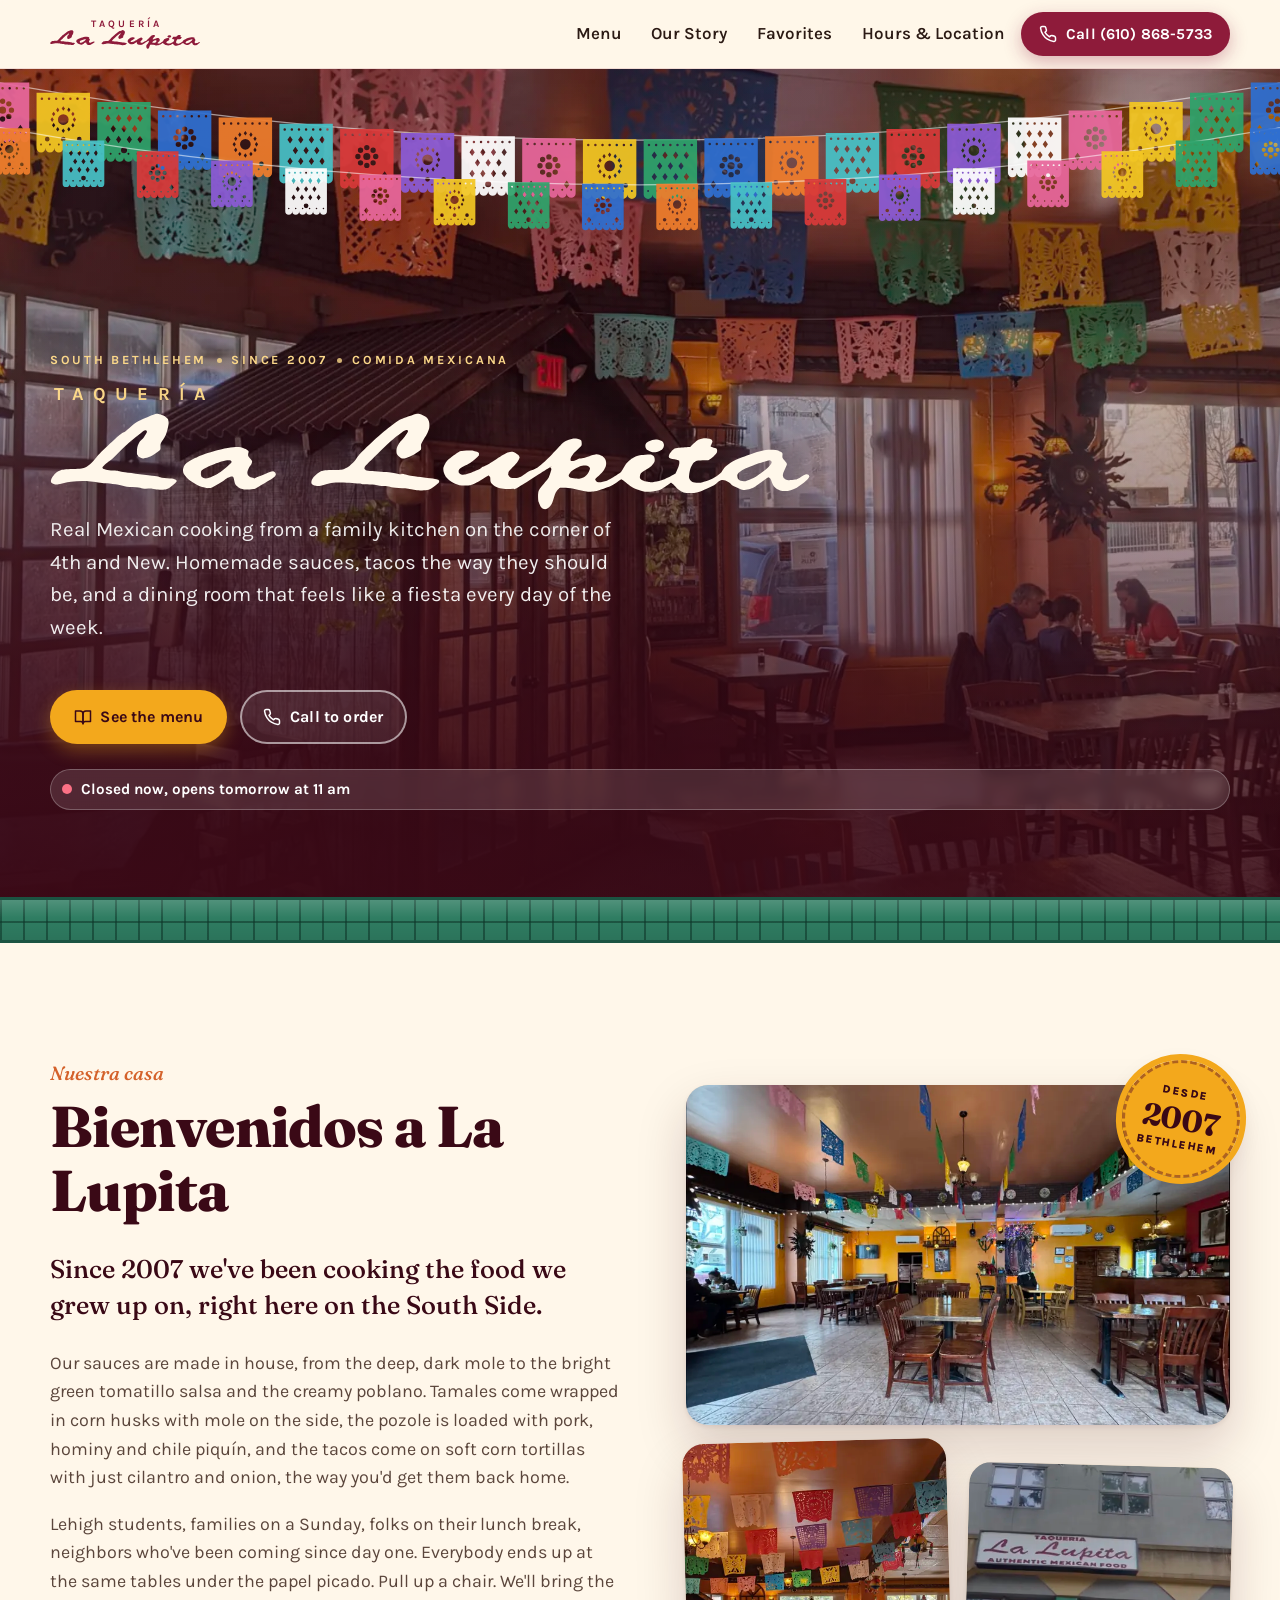
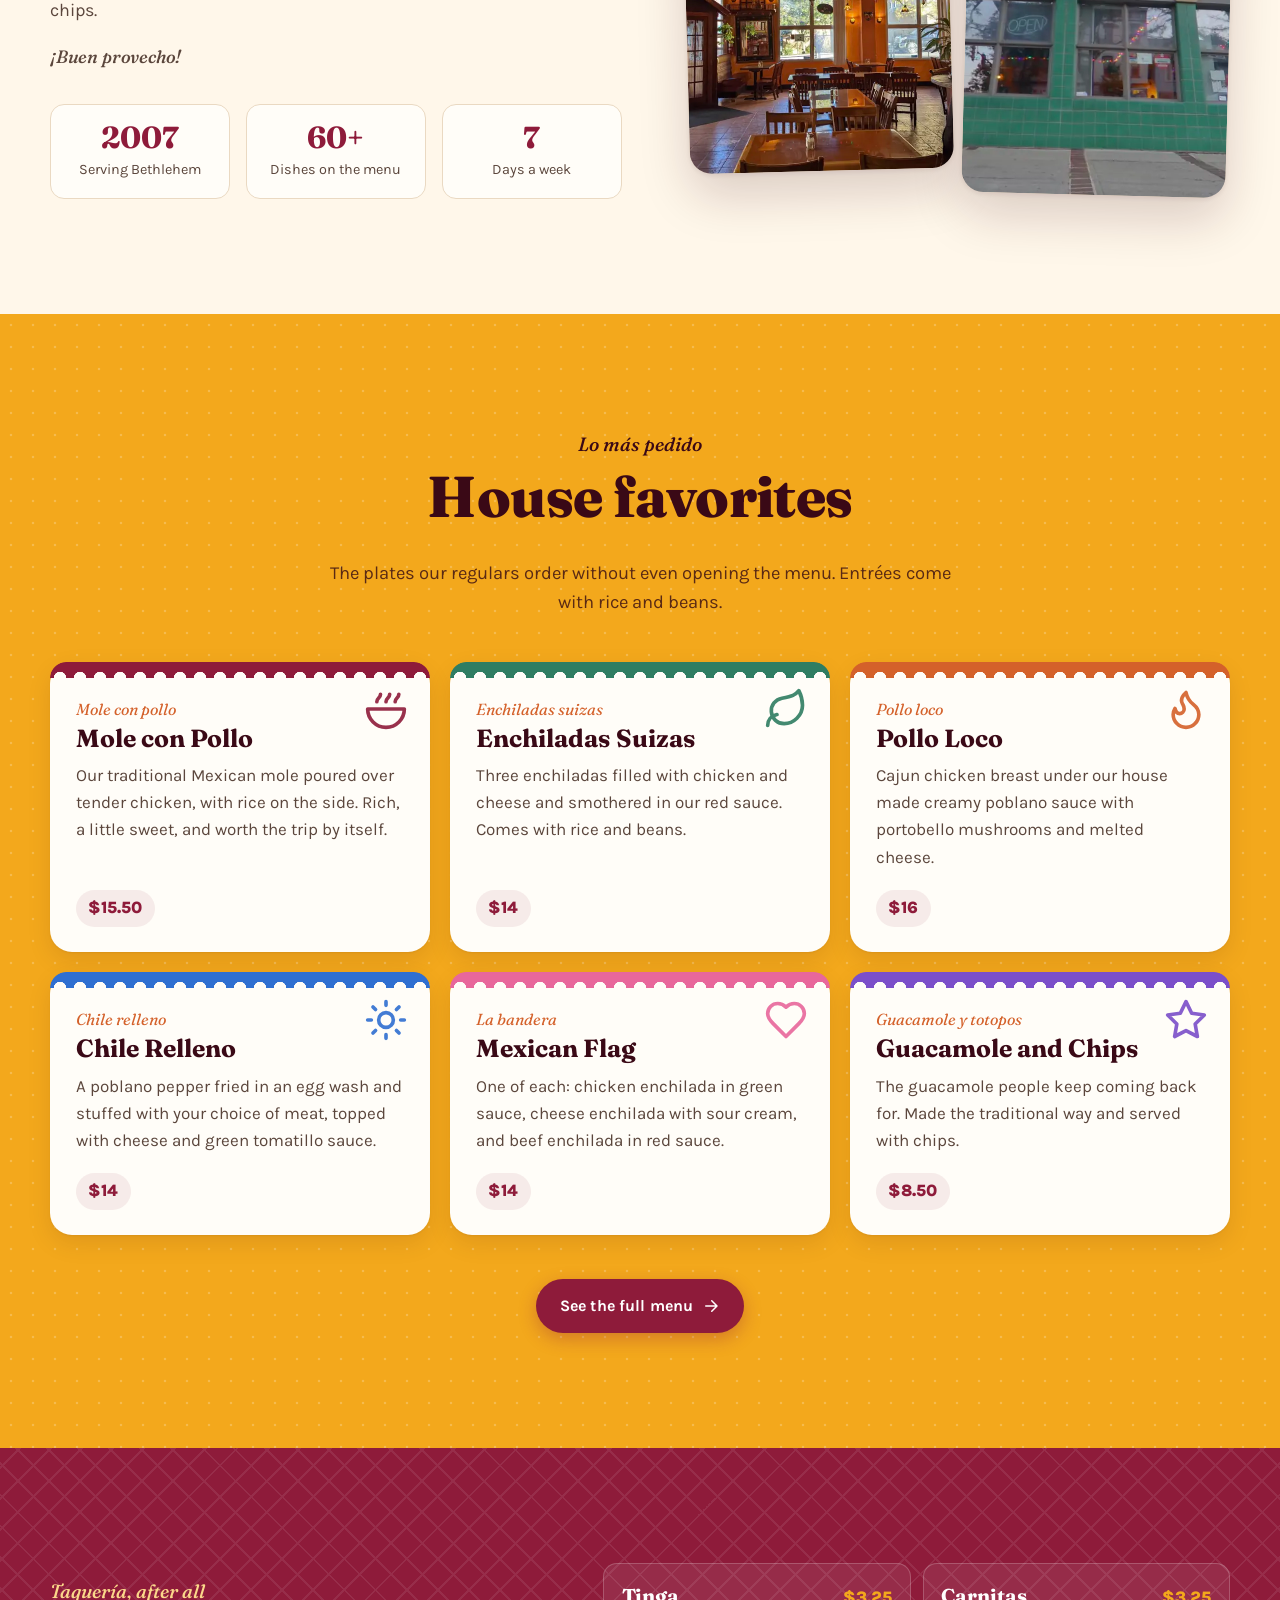
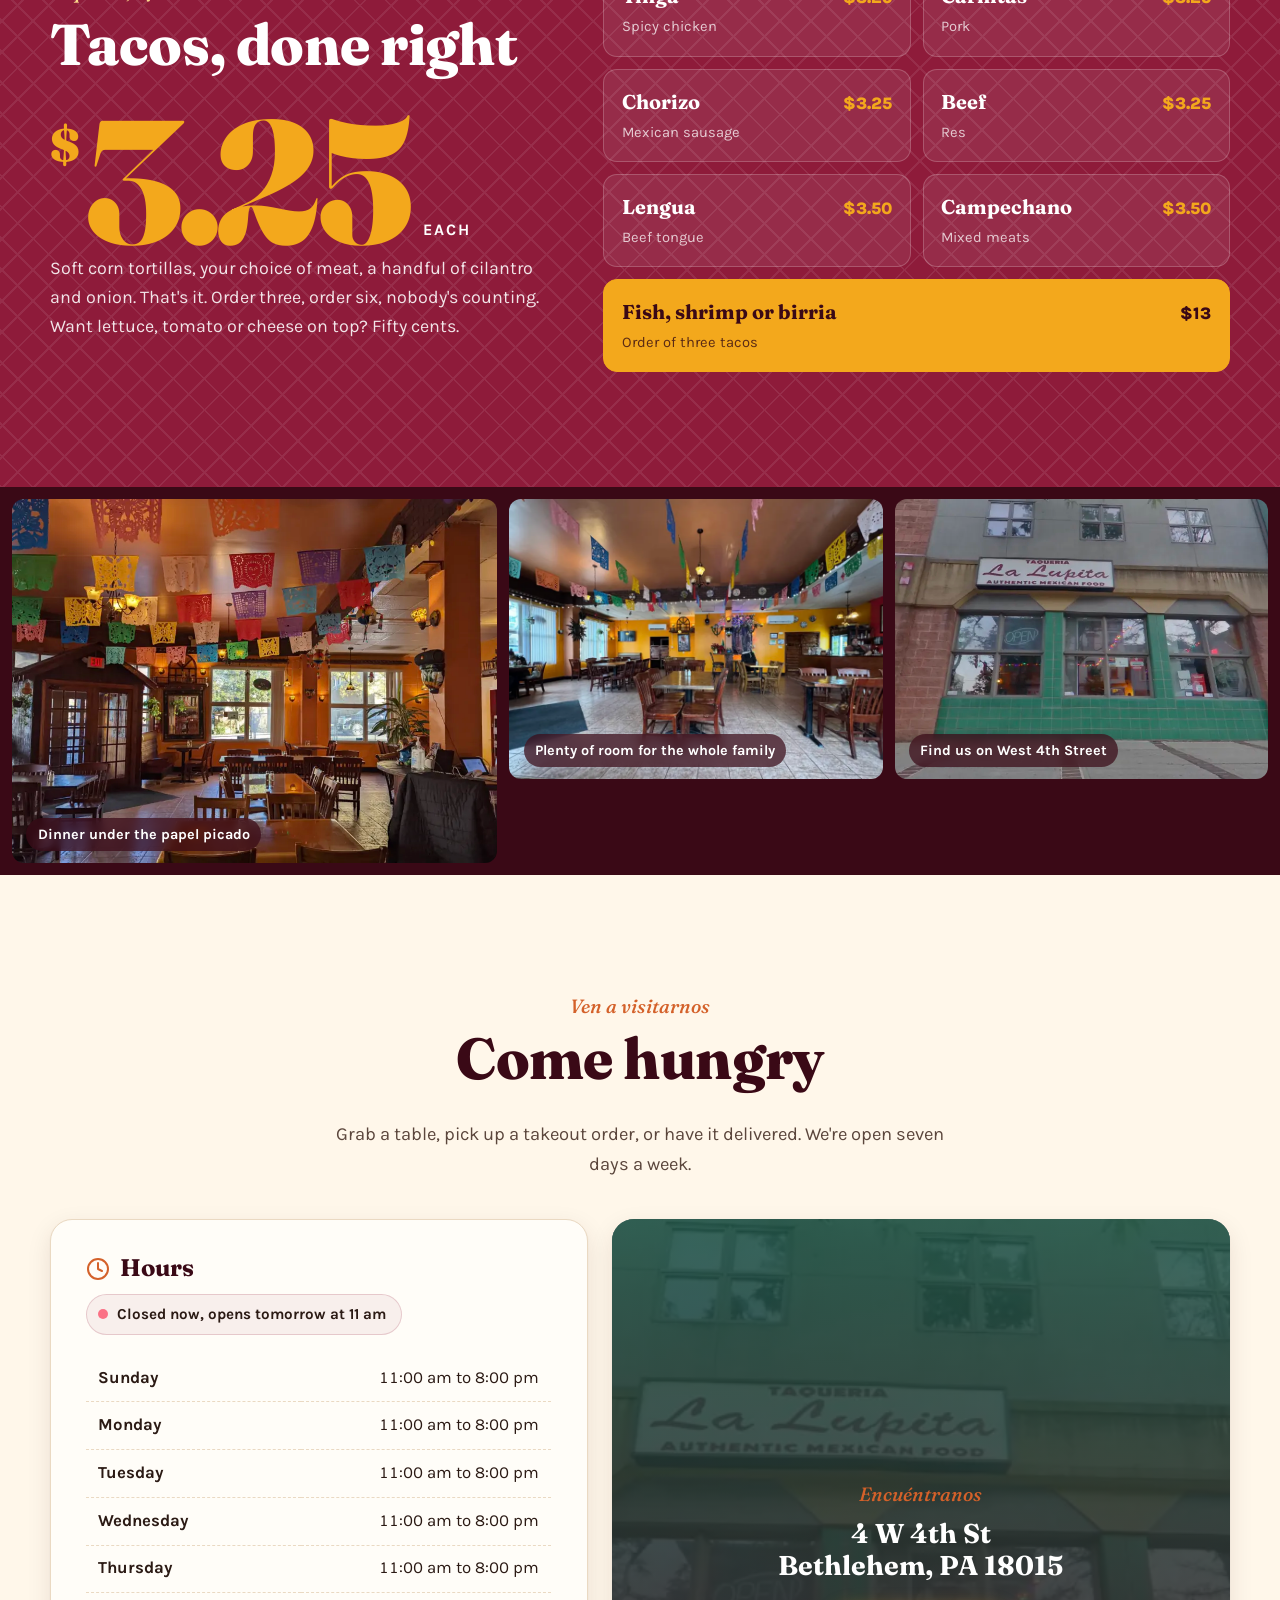
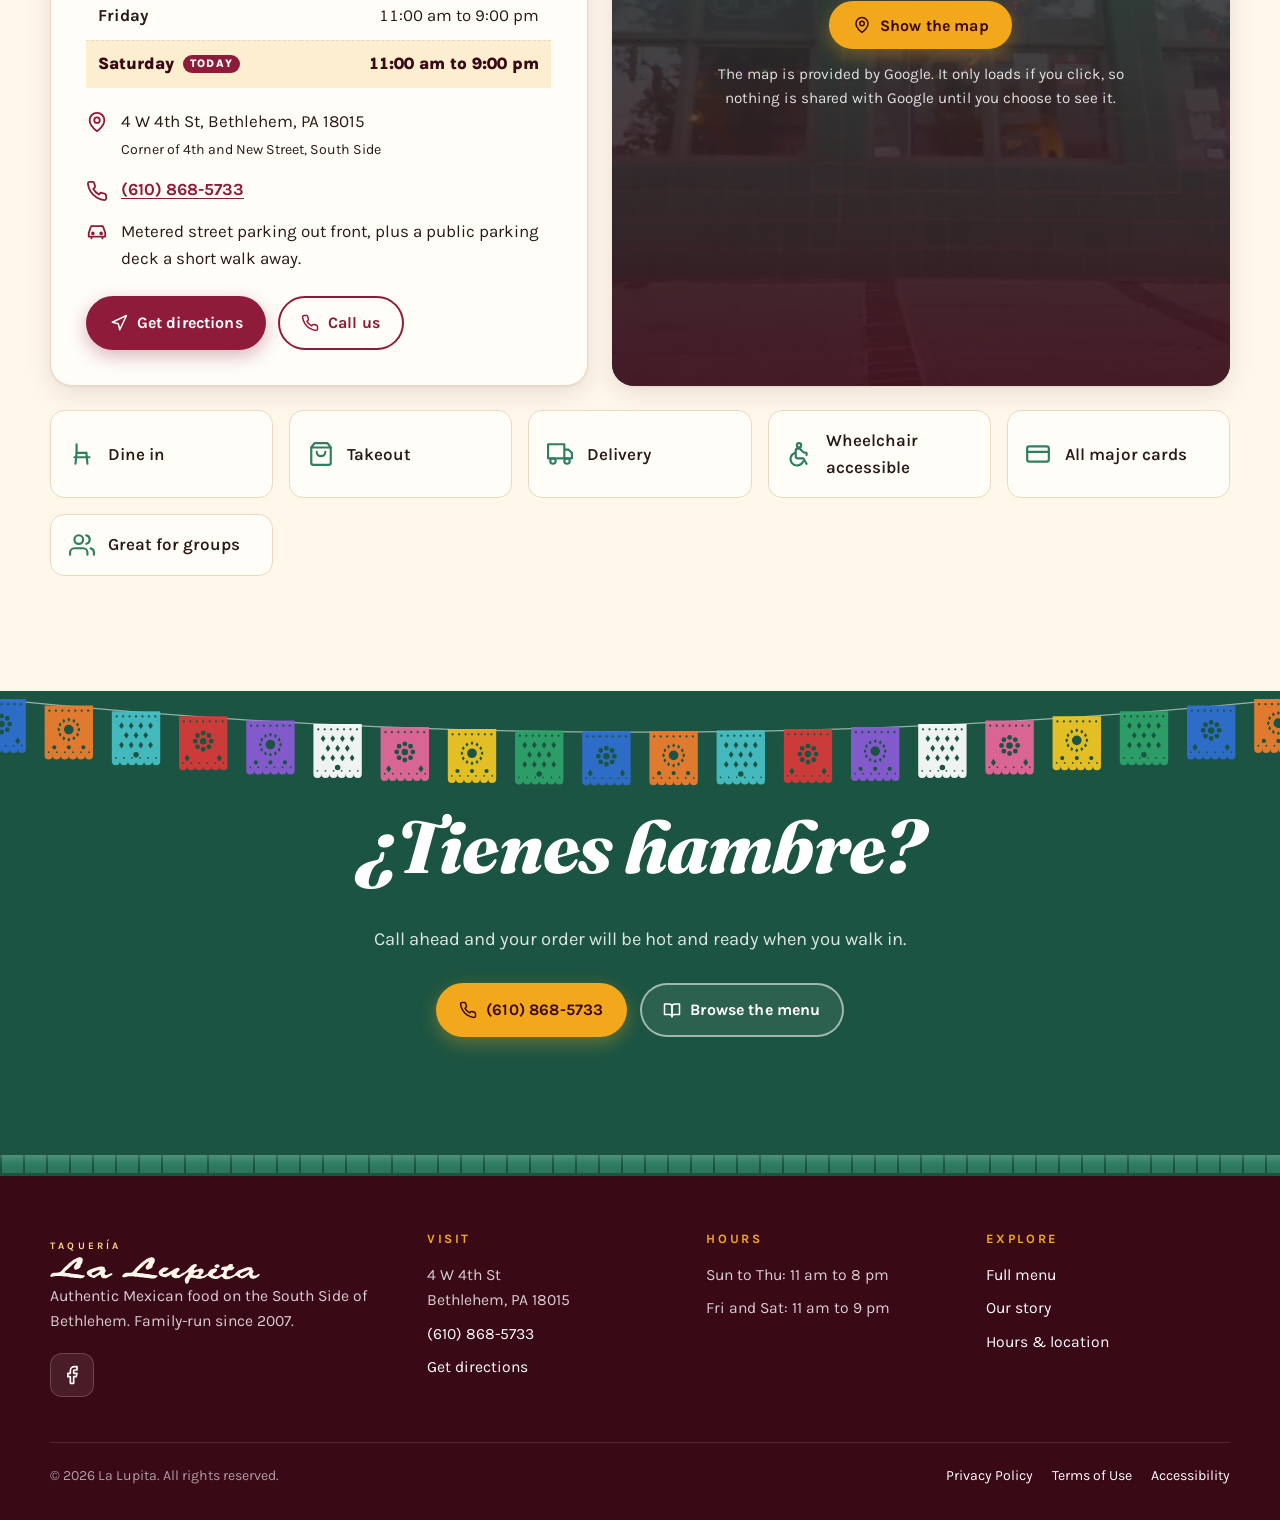
==== index.html @ cf0ad979 "La Lupita website: home, full menu, legal pages, security headers" ====
<!doctype html>
<html lang="en">
<head>
<meta charset="utf-8">
<meta name="viewport" content="width=device-width, initial-scale=1, viewport-fit=cover">
<title>La Lupita | Authentic Mexican Food in Bethlehem, PA</title>
<meta name="description" content="Family-run taquería on the South Side of Bethlehem since 2007. Tacos, mole, enchiladas, fajitas and homemade sauces at 4 W 4th St. Dine in, take out or delivery.">
<link rel="canonical" href="https://la-lupita.vercel.app/">
<meta name="theme-color" content="#8e1b3a">
<meta name="color-scheme" content="light">
<meta name="format-detection" content="telephone=no">
<meta property="og:type" content="restaurant">
<meta property="og:site_name" content="La Lupita">
<meta property="og:title" content="La Lupita | Authentic Mexican Food in Bethlehem, PA">
<meta property="og:description" content="Family-run taquería on the South Side of Bethlehem since 2007. Tacos, mole, enchiladas, fajitas and homemade sauces at 4 W 4th St. Dine in, take out or delivery.">
<meta property="og:url" content="https://la-lupita.vercel.app/">
<meta property="og:image" content="https://la-lupita.vercel.app/assets/img/og.jpg">
<meta property="og:image:width" content="1200">
<meta property="og:image:height" content="630">
<meta name="twitter:card" content="summary_large_image">
<link rel="icon" href="/favicon.svg" type="image/svg+xml">
<link rel="icon" href="/favicon-32.png" sizes="32x32" type="image/png">
<link rel="apple-touch-icon" href="/apple-touch-icon.png">
<link rel="manifest" href="/site.webmanifest">
<link rel="preconnect" href="https://fonts.googleapis.com">
<link rel="preconnect" href="https://fonts.gstatic.com" crossorigin>
<link rel="stylesheet" href="https://fonts.googleapis.com/css2?family=Fraunces:ital,opsz,wght@0,9..144,500;0,9..144,700;0,9..144,800;0,9..144,900;1,9..144,500;1,9..144,800&family=Karla:wght@400;500;600;700;800&display=swap">
<link rel="stylesheet" href="/assets/css/styles.css">
<script src="/assets/js/main.js" defer></script>
<script type="application/ld+json">{"@context": "https://schema.org", "@type": "Restaurant", "name": "La Lupita", "alternateName": "Taqueria La Lupita", "description": "Family-run Mexican restaurant in South Bethlehem serving authentic Mexican food with homemade sauces since 2007.", "url": "https://la-lupita.vercel.app/", "telephone": "+1-610-868-5733", "image": "https://la-lupita.vercel.app/assets/img/og.jpg", "servesCuisine": ["Mexican"], "priceRange": "$", "acceptsReservations": false, "hasMenu": "https://la-lupita.vercel.app/menu", "paymentAccepted": "Cash, Visa, Mastercard, American Express, Discover", "address": {"@type": "PostalAddress", "streetAddress": "4 W 4th St", "addressLocality": "Bethlehem", "addressRegion": "PA", "postalCode": "18015", "addressCountry": "US"}, "geo": {"@type": "GeoCoordinates", "latitude": 40.6107, "longitude": -75.379}, "openingHoursSpecification": [{"@type": "OpeningHoursSpecification", "dayOfWeek": ["Sunday", "Monday", "Tuesday", "Wednesday", "Thursday"], "opens": "11:00", "closes": "20:00"}, {"@type": "OpeningHoursSpecification", "dayOfWeek": ["Friday", "Saturday"], "opens": "11:00", "closes": "21:00"}], "sameAs": ["https://www.facebook.com/pages/La-Lupita/278430005520786"]}</script>
</head>
<body>
<a class="skip" href="#main">Skip to content</a>
<header class="site-header">
  <div class="wrap">
    <a class="brand" href="/" aria-label="La Lupita, home">
      <small>Taquería</small>
      <img src="/assets/img/wordmark.svg" alt="" width="150" height="19" class="brand-mark">
    </a>
    <button class="nav-toggle" type="button" aria-expanded="false" aria-controls="site-nav" aria-label="Open menu"><svg viewBox="0 0 24 24" fill="none" stroke="currentColor" stroke-width="2" stroke-linecap="round" stroke-linejoin="round" aria-hidden="true" focusable="false"><path d="M4 6h16M4 12h16M4 18h16"/></svg></button>
    <nav class="nav" id="site-nav" aria-label="Main">
      <a href="/menu">Menu</a>
      <a href="/#historia">Our Story</a>
      <a href="/#favoritos">Favorites</a>
      <a href="/#visita">Hours &amp; Location</a>
      <a class="btn btn-primary btn-sm" href="tel:+16108685733"><svg viewBox="0 0 24 24" fill="none" stroke="currentColor" stroke-width="2" stroke-linecap="round" stroke-linejoin="round" aria-hidden="true" focusable="false"><path d="M22 16.9v3a2 2 0 0 1-2.2 2 19.8 19.8 0 0 1-8.6-3.1 19.5 19.5 0 0 1-6-6A19.8 19.8 0 0 1 2.1 4.2 2 2 0 0 1 4.1 2h3a2 2 0 0 1 2 1.7c.1.9.4 1.8.7 2.7a2 2 0 0 1-.5 2.1L8 9.8a16 16 0 0 0 6 6l1.3-1.3a2 2 0 0 1 2.1-.4c.9.3 1.8.6 2.7.7a2 2 0 0 1 1.7 2z"/></svg>Call (610) 868-5733</a>
    </nav>
  </div>
</header>

<main id="main">
  <section class="hero" id="inicio" aria-labelledby="hero-title">
    <div class="hero-media"><img src="/assets/img/papel-900.webp" srcset="/assets/img/papel-900.webp 900w, /assets/img/papel-1800.webp 1800w" sizes="100vw" width="900" height="500" alt="" fetchpriority="high"></div>
    <svg class="papel" viewBox="0 0 1440 230" preserveAspectRatio="xMidYMin slice" aria-hidden="true" focusable="false"><defs><path id="pf0" fill-rule="evenodd" d="M0 0H60V62a5.00 5.00 0 0 1 -10.00 0a5.00 5.00 0 0 1 -10.00 0a5.00 5.00 0 0 1 -10.00 0a5.00 5.00 0 0 1 -10.00 0a5.00 5.00 0 0 1 -10.00 0a5.00 5.00 0 0 1 -10.00 0ZM4.60 6.50a1.40 1.40 0 1 0 2.80 0a1.40 1.40 0 1 0 -2.80 0ZM12.60 6.50a1.40 1.40 0 1 0 2.80 0a1.40 1.40 0 1 0 -2.80 0ZM20.60 6.50a1.40 1.40 0 1 0 2.80 0a1.40 1.40 0 1 0 -2.80 0ZM28.60 6.50a1.40 1.40 0 1 0 2.80 0a1.40 1.40 0 1 0 -2.80 0ZM36.60 6.50a1.40 1.40 0 1 0 2.80 0a1.40 1.40 0 1 0 -2.80 0ZM44.60 6.50a1.40 1.40 0 1 0 2.80 0a1.40 1.40 0 1 0 -2.80 0ZM52.60 6.50a1.40 1.40 0 1 0 2.80 0a1.40 1.40 0 1 0 -2.80 0ZM26.00 31.00a4.00 4.00 0 1 0 8.00 0a4.00 4.00 0 1 0 -8.00 0ZM37.00 31.00a3.00 3.00 0 1 0 6.00 0a3.00 3.00 0 1 0 -6.00 0ZM34.07 38.07a3.00 3.00 0 1 0 6.00 0a3.00 3.00 0 1 0 -6.00 0ZM27.00 41.00a3.00 3.00 0 1 0 6.00 0a3.00 3.00 0 1 0 -6.00 0ZM19.93 38.07a3.00 3.00 0 1 0 6.00 0a3.00 3.00 0 1 0 -6.00 0ZM17.00 31.00a3.00 3.00 0 1 0 6.00 0a3.00 3.00 0 1 0 -6.00 0ZM19.93 23.93a3.00 3.00 0 1 0 6.00 0a3.00 3.00 0 1 0 -6.00 0ZM27.00 21.00a3.00 3.00 0 1 0 6.00 0a3.00 3.00 0 1 0 -6.00 0ZM34.07 23.93a3.00 3.00 0 1 0 6.00 0a3.00 3.00 0 1 0 -6.00 0ZM10.00 47.50L13.15 52.00L10.00 56.50L6.85 52.00ZM50.00 47.50L53.15 52.00L50.00 56.50L46.85 52.00ZM3.90 58.00a1.10 1.10 0 1 0 2.20 0a1.10 1.10 0 1 0 -2.20 0ZM13.90 58.00a1.10 1.10 0 1 0 2.20 0a1.10 1.10 0 1 0 -2.20 0ZM23.90 58.00a1.10 1.10 0 1 0 2.20 0a1.10 1.10 0 1 0 -2.20 0ZM33.90 58.00a1.10 1.10 0 1 0 2.20 0a1.10 1.10 0 1 0 -2.20 0ZM43.90 58.00a1.10 1.10 0 1 0 2.20 0a1.10 1.10 0 1 0 -2.20 0ZM53.90 58.00a1.10 1.10 0 1 0 2.20 0a1.10 1.10 0 1 0 -2.20 0Z"/><path id="pf1" fill-rule="evenodd" d="M0 0H60V62a5.00 5.00 0 0 1 -10.00 0a5.00 5.00 0 0 1 -10.00 0a5.00 5.00 0 0 1 -10.00 0a5.00 5.00 0 0 1 -10.00 0a5.00 5.00 0 0 1 -10.00 0a5.00 5.00 0 0 1 -10.00 0ZM4.60 6.50a1.40 1.40 0 1 0 2.80 0a1.40 1.40 0 1 0 -2.80 0ZM12.60 6.50a1.40 1.40 0 1 0 2.80 0a1.40 1.40 0 1 0 -2.80 0ZM20.60 6.50a1.40 1.40 0 1 0 2.80 0a1.40 1.40 0 1 0 -2.80 0ZM28.60 6.50a1.40 1.40 0 1 0 2.80 0a1.40 1.40 0 1 0 -2.80 0ZM36.60 6.50a1.40 1.40 0 1 0 2.80 0a1.40 1.40 0 1 0 -2.80 0ZM44.60 6.50a1.40 1.40 0 1 0 2.80 0a1.40 1.40 0 1 0 -2.80 0ZM52.60 6.50a1.40 1.40 0 1 0 2.80 0a1.40 1.40 0 1 0 -2.80 0ZM24.00 30.00a6.00 6.00 0 1 0 12.00 0a6.00 6.00 0 1 0 -12.00 0ZM42.50 27.40L44.32 30.00L42.50 32.60L40.68 30.00ZM40.83 33.65L42.65 36.25L40.83 38.85L39.01 36.25ZM36.25 38.23L38.07 40.83L36.25 43.43L34.43 40.83ZM30.00 39.90L31.82 42.50L30.00 45.10L28.18 42.50ZM23.75 38.23L25.57 40.83L23.75 43.43L21.93 40.83ZM19.17 33.65L20.99 36.25L19.17 38.85L17.35 36.25ZM17.50 27.40L19.32 30.00L17.50 32.60L15.68 30.00ZM19.17 21.15L20.99 23.75L19.17 26.35L17.35 23.75ZM23.75 16.57L25.57 19.17L23.75 21.77L21.93 19.17ZM30.00 14.90L31.82 17.50L30.00 20.10L28.18 17.50ZM36.25 16.57L38.07 19.17L36.25 21.77L34.43 19.17ZM40.83 21.15L42.65 23.75L40.83 26.35L39.01 23.75ZM9.40 52.00a2.60 2.60 0 1 0 5.20 0a2.60 2.60 0 1 0 -5.20 0ZM27.40 52.00a2.60 2.60 0 1 0 5.20 0a2.60 2.60 0 1 0 -5.20 0ZM45.40 52.00a2.60 2.60 0 1 0 5.20 0a2.60 2.60 0 1 0 -5.20 0ZM3.90 58.00a1.10 1.10 0 1 0 2.20 0a1.10 1.10 0 1 0 -2.20 0ZM13.90 58.00a1.10 1.10 0 1 0 2.20 0a1.10 1.10 0 1 0 -2.20 0ZM23.90 58.00a1.10 1.10 0 1 0 2.20 0a1.10 1.10 0 1 0 -2.20 0ZM33.90 58.00a1.10 1.10 0 1 0 2.20 0a1.10 1.10 0 1 0 -2.20 0ZM43.90 58.00a1.10 1.10 0 1 0 2.20 0a1.10 1.10 0 1 0 -2.20 0ZM53.90 58.00a1.10 1.10 0 1 0 2.20 0a1.10 1.10 0 1 0 -2.20 0Z"/><path id="pf2" fill-rule="evenodd" d="M0 0H60V62a5.00 5.00 0 0 1 -10.00 0a5.00 5.00 0 0 1 -10.00 0a5.00 5.00 0 0 1 -10.00 0a5.00 5.00 0 0 1 -10.00 0a5.00 5.00 0 0 1 -10.00 0a5.00 5.00 0 0 1 -10.00 0ZM4.60 6.50a1.40 1.40 0 1 0 2.80 0a1.40 1.40 0 1 0 -2.80 0ZM12.60 6.50a1.40 1.40 0 1 0 2.80 0a1.40 1.40 0 1 0 -2.80 0ZM20.60 6.50a1.40 1.40 0 1 0 2.80 0a1.40 1.40 0 1 0 -2.80 0ZM28.60 6.50a1.40 1.40 0 1 0 2.80 0a1.40 1.40 0 1 0 -2.80 0ZM36.60 6.50a1.40 1.40 0 1 0 2.80 0a1.40 1.40 0 1 0 -2.80 0ZM44.60 6.50a1.40 1.40 0 1 0 2.80 0a1.40 1.40 0 1 0 -2.80 0ZM52.60 6.50a1.40 1.40 0 1 0 2.80 0a1.40 1.40 0 1 0 -2.80 0ZM12.00 13.80L14.94 18.00L12.00 22.20L9.06 18.00ZM24.00 13.80L26.94 18.00L24.00 22.20L21.06 18.00ZM36.00 13.80L38.94 18.00L36.00 22.20L33.06 18.00ZM48.00 13.80L50.94 18.00L48.00 22.20L45.06 18.00ZM18.00 25.80L20.94 30.00L18.00 34.20L15.06 30.00ZM30.00 25.80L32.94 30.00L30.00 34.20L27.06 30.00ZM42.00 25.80L44.94 30.00L42.00 34.20L39.06 30.00ZM12.00 37.80L14.94 42.00L12.00 46.20L9.06 42.00ZM24.00 37.80L26.94 42.00L24.00 46.20L21.06 42.00ZM36.00 37.80L38.94 42.00L36.00 46.20L33.06 42.00ZM48.00 37.80L50.94 42.00L48.00 46.20L45.06 42.00ZM26.60 54.00a3.40 3.40 0 1 0 6.80 0a3.40 3.40 0 1 0 -6.80 0ZM3.90 58.00a1.10 1.10 0 1 0 2.20 0a1.10 1.10 0 1 0 -2.20 0ZM13.90 58.00a1.10 1.10 0 1 0 2.20 0a1.10 1.10 0 1 0 -2.20 0ZM23.90 58.00a1.10 1.10 0 1 0 2.20 0a1.10 1.10 0 1 0 -2.20 0ZM33.90 58.00a1.10 1.10 0 1 0 2.20 0a1.10 1.10 0 1 0 -2.20 0ZM43.90 58.00a1.10 1.10 0 1 0 2.20 0a1.10 1.10 0 1 0 -2.20 0ZM53.90 58.00a1.10 1.10 0 1 0 2.20 0a1.10 1.10 0 1 0 -2.20 0Z"/></defs><path class="string" d="M-30 10 Q720.0 150 1470 10"/><g transform="translate(-25.9 15.2) scale(1.0)"><use class="flag d1" href="#pf0" fill="#e8679b" fill-opacity=".93"/></g><g transform="translate(42.3 26.8) scale(1.0)"><use class="flag d2" href="#pf1" fill="#f3c623" fill-opacity=".93"/></g><g transform="translate(110.5 37.2) scale(1.0)"><use class="flag d3" href="#pf2" fill="#2fa36b" fill-opacity=".93"/></g><g transform="translate(178.6 46.5) scale(1.0)"><use class="flag d4" href="#pf0" fill="#2f6fd1" fill-opacity=".93"/></g><g transform="translate(246.8 54.6) scale(1.0)"><use class="flag d5" href="#pf1" fill="#ef7d2d" fill-opacity=".93"/></g><g transform="translate(315.0 61.5) scale(1.0)"><use class="flag d6" href="#pf2" fill="#47c1c6" fill-opacity=".93"/></g><g transform="translate(383.2 67.3) scale(1.0)"><use class="flag d1" href="#pf0" fill="#d93a3a" fill-opacity=".93"/></g><g transform="translate(451.4 71.9) scale(1.0)"><use class="flag d2" href="#pf1" fill="#8b5bd6" fill-opacity=".93"/></g><g transform="translate(519.5 75.4) scale(1.0)"><use class="flag d3" href="#pf2" fill="#ffffff" fill-opacity=".93"/></g><g transform="translate(587.7 77.7) scale(1.0)"><use class="flag d4" href="#pf0" fill="#e8679b" fill-opacity=".93"/></g><g transform="translate(655.9 78.9) scale(1.0)"><use class="flag d5" href="#pf1" fill="#f3c623" fill-opacity=".93"/></g><g transform="translate(724.1 78.9) scale(1.0)"><use class="flag d6" href="#pf2" fill="#2fa36b" fill-opacity=".93"/></g><g transform="translate(792.3 77.7) scale(1.0)"><use class="flag d1" href="#pf0" fill="#2f6fd1" fill-opacity=".93"/></g><g transform="translate(860.5 75.4) scale(1.0)"><use class="flag d2" href="#pf1" fill="#ef7d2d" fill-opacity=".93"/></g><g transform="translate(928.6 71.9) scale(1.0)"><use class="flag d3" href="#pf2" fill="#47c1c6" fill-opacity=".93"/></g><g transform="translate(996.8 67.3) scale(1.0)"><use class="flag d4" href="#pf0" fill="#d93a3a" fill-opacity=".93"/></g><g transform="translate(1065.0 61.5) scale(1.0)"><use class="flag d5" href="#pf1" fill="#8b5bd6" fill-opacity=".93"/></g><g transform="translate(1133.2 54.6) scale(1.0)"><use class="flag d6" href="#pf2" fill="#ffffff" fill-opacity=".93"/></g><g transform="translate(1201.4 46.5) scale(1.0)"><use class="flag d1" href="#pf0" fill="#e8679b" fill-opacity=".93"/></g><g transform="translate(1269.5 37.2) scale(1.0)"><use class="flag d2" href="#pf1" fill="#f3c623" fill-opacity=".93"/></g><g transform="translate(1337.7 26.8) scale(1.0)"><use class="flag d3" href="#pf2" fill="#2fa36b" fill-opacity=".93"/></g><g transform="translate(1405.9 15.2) scale(1.0)"><use class="flag d4" href="#pf0" fill="#2f6fd1" fill-opacity=".93"/></g><path class="string" d="M-30 60 Q720.0 200 1470 60"/><g transform="translate(-11.7 66.6) scale(0.78)"><use class="flag d5" href="#pf1" fill="#ef7d2d" fill-opacity=".93"/></g><g transform="translate(71.6 80.4) scale(0.78)"><use class="flag d6" href="#pf2" fill="#47c1c6" fill-opacity=".93"/></g><g transform="translate(154.9 92.5) scale(0.78)"><use class="flag d1" href="#pf0" fill="#d93a3a" fill-opacity=".93"/></g><g transform="translate(238.3 102.9) scale(0.78)"><use class="flag d2" href="#pf1" fill="#8b5bd6" fill-opacity=".93"/></g><g transform="translate(321.6 111.5) scale(0.78)"><use class="flag d3" href="#pf2" fill="#ffffff" fill-opacity=".93"/></g><g transform="translate(404.9 118.4) scale(0.78)"><use class="flag d4" href="#pf0" fill="#e8679b" fill-opacity=".93"/></g><g transform="translate(488.3 123.6) scale(0.78)"><use class="flag d5" href="#pf1" fill="#f3c623" fill-opacity=".93"/></g><g transform="translate(571.6 127.1) scale(0.78)"><use class="flag d6" href="#pf2" fill="#2fa36b" fill-opacity=".93"/></g><g transform="translate(654.9 128.8) scale(0.78)"><use class="flag d1" href="#pf0" fill="#2f6fd1" fill-opacity=".93"/></g><g transform="translate(738.3 128.8) scale(0.78)"><use class="flag d2" href="#pf1" fill="#ef7d2d" fill-opacity=".93"/></g><g transform="translate(821.6 127.1) scale(0.78)"><use class="flag d3" href="#pf2" fill="#47c1c6" fill-opacity=".93"/></g><g transform="translate(904.9 123.6) scale(0.78)"><use class="flag d4" href="#pf0" fill="#d93a3a" fill-opacity=".93"/></g><g transform="translate(988.3 118.4) scale(0.78)"><use class="flag d5" href="#pf1" fill="#8b5bd6" fill-opacity=".93"/></g><g transform="translate(1071.6 111.5) scale(0.78)"><use class="flag d6" href="#pf2" fill="#ffffff" fill-opacity=".93"/></g><g transform="translate(1154.9 102.9) scale(0.78)"><use class="flag d1" href="#pf0" fill="#e8679b" fill-opacity=".93"/></g><g transform="translate(1238.3 92.5) scale(0.78)"><use class="flag d2" href="#pf1" fill="#f3c623" fill-opacity=".93"/></g><g transform="translate(1321.6 80.4) scale(0.78)"><use class="flag d3" href="#pf2" fill="#2fa36b" fill-opacity=".93"/></g><g transform="translate(1404.9 66.6) scale(0.78)"><use class="flag d4" href="#pf0" fill="#2f6fd1" fill-opacity=".93"/></g></svg>
    <div class="wrap hero-inner">
      <p class="eyebrow">South Bethlehem <span class="dot"></span> Since 2007 <span class="dot"></span> Comida mexicana</p>
      <h1 id="hero-title"><span class="tq">Taquería</span><img class="hero-mark" src="/assets/img/wordmark-cream.svg" alt="La Lupita" width="480.7" height="60.9"></h1>
      <p class="lede">Real Mexican cooking from a family kitchen on the corner of 4th and New. Homemade sauces, tacos the way they should be, and a dining room that feels like a fiesta every day of the week.</p>
      <div class="hero-actions">
        <a class="btn btn-sun" href="/menu"><svg viewBox="0 0 24 24" fill="none" stroke="currentColor" stroke-width="2" stroke-linecap="round" stroke-linejoin="round" aria-hidden="true" focusable="false"><path d="M2 4h6a4 4 0 0 1 4 4v13a3 3 0 0 0-3-3H2z"/><path d="M22 4h-6a4 4 0 0 0-4 4v13a3 3 0 0 1 3-3h7z"/></svg>See the menu</a>
        <a class="btn btn-ghost" href="tel:+16108685733"><svg viewBox="0 0 24 24" fill="none" stroke="currentColor" stroke-width="2" stroke-linecap="round" stroke-linejoin="round" aria-hidden="true" focusable="false"><path d="M22 16.9v3a2 2 0 0 1-2.2 2 19.8 19.8 0 0 1-8.6-3.1 19.5 19.5 0 0 1-6-6A19.8 19.8 0 0 1 2.1 4.2 2 2 0 0 1 4.1 2h3a2 2 0 0 1 2 1.7c.1.9.4 1.8.7 2.7a2 2 0 0 1-.5 2.1L8 9.8a16 16 0 0 0 6 6l1.3-1.3a2 2 0 0 1 2.1-.4c.9.3 1.8.6 2.7.7a2 2 0 0 1 1.7 2z"/></svg>Call to order</a>
      </div>
      <p class="status-pill" data-status hidden><span class="pulse" aria-hidden="true"></span><span data-status-text>Checking hours</span></p>
    </div>
  </section>

  <div class="tile-band" aria-hidden="true"></div>

  <section class="section" id="historia" aria-labelledby="story-title">
    <div class="wrap story-grid">
      <div class="story-copy reveal">
        <span class="kicker">Nuestra casa</span>
        <h2 class="section-title" id="story-title">Bienvenidos a La Lupita</h2>
        <p class="big">Since 2007 we've been cooking the food we grew up on, right here on the South Side.</p>
        <p>Our sauces are made in house, from the deep, dark mole to the bright green tomatillo salsa and the creamy poblano. Tamales come wrapped in corn husks with mole on the side, the pozole is loaded with pork, hominy and chile piquín, and the tacos come on soft corn tortillas with just cilantro and onion, the way you'd get them back home.</p>
        <p>Lehigh students, families on a Sunday, folks on their lunch break, neighbors who've been coming since day one. Everybody ends up at the same tables under the papel picado. Pull up a chair. We'll bring the chips.</p>
        <p class="signature" aria-hidden="true">¡Buen provecho!</p>
        <ul class="facts">
          <li><strong>2007</strong><span>Serving Bethlehem</span></li>
          <li><strong>60+</strong><span>Dishes on the menu</span></li>
          <li><strong>7</strong><span>Days a week</span></li>
        </ul>
      </div>
      <div class="collage reveal">
        <div class="stamp" aria-hidden="true"><span>Desde<b>2007</b>Bethlehem</span></div>
        <figure class="c1"><img src="/assets/img/dining-900.webp" srcset="/assets/img/dining-900.webp 900w, /assets/img/dining-1800.webp 1800w" sizes="(min-width: 900px) 50vw, 100vw" width="900" height="606" alt="The La Lupita dining room with marigold walls, wooden tables and colorful papel picado across the ceiling" loading="lazy" decoding="async"></figure>
        <figure class="c2"><img src="/assets/img/evening-900.webp" srcset="/assets/img/evening-900.webp 900w, /assets/img/evening-1800.webp 1800w" sizes="(min-width: 900px) 25vw, 50vw" width="900" height="624" alt="Warm evening light in the dining room with hanging lanterns and papel picado" loading="lazy" decoding="async"></figure>
        <figure class="c3"><img src="/assets/img/facade-900.webp" srcset="/assets/img/facade-900.webp 900w, /assets/img/facade-1800.webp 1800w" sizes="(min-width: 900px) 25vw, 50vw" width="900" height="524" alt="The La Lupita storefront on West 4th Street with its green tile and red script sign" loading="lazy" decoding="async"></figure>
      </div>
    </div>
  </section>

  <section class="section favs" id="favoritos" aria-labelledby="favs-title">
    <div class="wrap">
      <div class="center reveal">
        <span class="kicker">Lo más pedido</span>
        <h2 class="section-title" id="favs-title">House favorites</h2>
        <p class="section-sub">The plates our regulars order without even opening the menu. Entrées come with rice and beans.</p>
      </div>
      <div class="fav-grid"><article class="fav-card c-maroon reveal"><svg class="fav-icon" viewBox="0 0 24 24" fill="none" stroke="currentColor" stroke-width="2" stroke-linecap="round" stroke-linejoin="round" aria-hidden="true" focusable="false"><path d="M2 12h20a10 10 0 0 1-20 0z"/><path d="M7 8c0-2 2-2 2-4M12 8c0-2 2-2 2-4M17 8c0-2 2-2 2-4"/></svg><span class="es">Mole con pollo</span><h3>Mole con Pollo</h3><p>Our traditional Mexican mole poured over tender chicken, with rice on the side. Rich, a little sweet, and worth the trip by itself.</p><span class="price">$15.50</span></article><article class="fav-card c-tile reveal"><svg class="fav-icon" viewBox="0 0 24 24" fill="none" stroke="currentColor" stroke-width="2" stroke-linecap="round" stroke-linejoin="round" aria-hidden="true" focusable="false"><path d="M11 20A7 7 0 0 1 9.8 6.1C15.5 5 17 4.5 19 2c1 2 2 4.2 2 8 0 5.5-4.8 10-10 10z"/><path d="M2 21c0-3 1.9-5.4 5.1-6"/></svg><span class="es">Enchiladas suizas</span><h3>Enchiladas Suizas</h3><p>Three enchiladas filled with chicken and cheese and smothered in our red sauce. Comes with rice and beans.</p><span class="price">$14</span></article><article class="fav-card c-terra reveal"><svg class="fav-icon" viewBox="0 0 24 24" fill="none" stroke="currentColor" stroke-width="2" stroke-linecap="round" stroke-linejoin="round" aria-hidden="true" focusable="false"><path d="M8.5 14.5A2.5 2.5 0 0 0 11 12c0-1.4-.5-2-1-3-1.1-2.1-.2-4 2-6 .5 2.5 2 4.9 4 6.5 2 1.6 3 3.5 3 5.5a7 7 0 1 1-14 0c0-1.2.4-2.3 1-3.3.3 1.4 1.2 2.8 2.5 2.8z"/></svg><span class="es">Pollo loco</span><h3>Pollo Loco</h3><p>Cajun chicken breast under our house made creamy poblano sauce with portobello mushrooms and melted cheese.</p><span class="price">$16</span></article><article class="fav-card c-azul reveal"><svg class="fav-icon" viewBox="0 0 24 24" fill="none" stroke="currentColor" stroke-width="2" stroke-linecap="round" stroke-linejoin="round" aria-hidden="true" focusable="false"><circle cx="12" cy="12" r="4"/><path d="M12 2v2M12 20v2M4.9 4.9l1.4 1.4M17.7 17.7l1.4 1.4M2 12h2M20 12h2M4.9 19.1l1.4-1.4M17.7 6.3l1.4-1.4"/></svg><span class="es">Chile relleno</span><h3>Chile Relleno</h3><p>A poblano pepper fried in an egg wash and stuffed with your choice of meat, topped with cheese and green tomatillo sauce.</p><span class="price">$14</span></article><article class="fav-card c-rosa reveal"><svg class="fav-icon" viewBox="0 0 24 24" fill="none" stroke="currentColor" stroke-width="2" stroke-linecap="round" stroke-linejoin="round" aria-hidden="true" focusable="false"><path d="M19 14c1.5-1.5 3-3.2 3-5.5A5.5 5.5 0 0 0 16.5 3c-1.8 0-3 .5-4.5 2-1.5-1.5-2.7-2-4.5-2A5.5 5.5 0 0 0 2 8.5c0 2.3 1.5 4 3 5.5l7 7z"/></svg><span class="es">La bandera</span><h3>Mexican Flag</h3><p>One of each: chicken enchilada in green sauce, cheese enchilada with sour cream, and beef enchilada in red sauce.</p><span class="price">$14</span></article><article class="fav-card c-morado reveal"><svg class="fav-icon" viewBox="0 0 24 24" fill="none" stroke="currentColor" stroke-width="2" stroke-linecap="round" stroke-linejoin="round" aria-hidden="true" focusable="false"><path d="m12 2 3.1 6.3 6.9 1-5 4.9 1.2 6.8L12 17.8 5.8 21l1.2-6.8-5-4.9 6.9-1z"/></svg><span class="es">Guacamole y totopos</span><h3>Guacamole and Chips</h3><p>The guacamole people keep coming back for. Made the traditional way and served with chips.</p><span class="price">$8.50</span></article></div>
      <div class="cta-row"><a class="btn btn-primary" href="/menu">See the full menu <svg viewBox="0 0 24 24" fill="none" stroke="currentColor" stroke-width="2" stroke-linecap="round" stroke-linejoin="round" aria-hidden="true" focusable="false"><path d="M5 12h14M13 5l7 7-7 7"/></svg></a></div>
    </div>
  </section>

  <section class="section tacos" id="tacos" aria-labelledby="tacos-title">
    <div class="wrap tacos-grid">
      <div class="reveal">
        <span class="kicker">Taquería, after all</span>
        <h2 class="section-title" id="tacos-title">Tacos, done right</h2>
        <div class="taco-price" aria-label="Tacos start at 3 dollars and 25 cents each"><span class="cur">$</span><span class="num">3.25</span><span class="per">each</span></div>
        <p>Soft corn tortillas, your choice of meat, a handful of cilantro and onion. That's it. Order three, order six, nobody's counting. Want lettuce, tomato or cheese on top? Fifty cents.</p>
      </div>
      <ul class="meat-list reveal" aria-label="Taco fillings">
        <li><span><b>Tinga</b><small>Spicy chicken</small></span><span class="p">$3.25</span></li>
        <li><span><b>Carnitas</b><small>Pork</small></span><span class="p">$3.25</span></li>
        <li><span><b>Chorizo</b><small>Mexican sausage</small></span><span class="p">$3.25</span></li>
        <li><span><b>Beef</b><small>Res</small></span><span class="p">$3.25</span></li>
        <li><span><b>Lengua</b><small>Beef tongue</small></span><span class="p">$3.50</span></li>
        <li><span><b>Campechano</b><small>Mixed meats</small></span><span class="p">$3.50</span></li>
        <li class="wide"><span><b>Fish, shrimp or birria</b><small>Order of three tacos</small></span><span class="p">$13</span></li>
      </ul>
    </div>
  </section>

  <div class="gallery" aria-label="Photos of La Lupita">
    <figure><img src="/assets/img/evening-900.webp" srcset="/assets/img/evening-900.webp 900w, /assets/img/evening-1800.webp 1800w" sizes="(min-width: 760px) 40vw, 100vw" width="900" height="624" alt="Tables set under strings of papel picado at La Lupita" loading="lazy" decoding="async"><figcaption>Dinner under the papel picado</figcaption></figure>
    <figure><img src="/assets/img/dining-900.webp" srcset="/assets/img/dining-900.webp 900w, /assets/img/dining-1800.webp 1800w" sizes="(min-width: 760px) 30vw, 100vw" width="900" height="606" alt="The marigold dining room and front counter" loading="lazy" decoding="async"><figcaption>Plenty of room for the whole family</figcaption></figure>
    <figure><img src="/assets/img/facade-900.webp" srcset="/assets/img/facade-900.webp 900w, /assets/img/facade-1800.webp 1800w" sizes="(min-width: 760px) 30vw, 100vw" width="900" height="524" alt="La Lupita storefront with its green tile" loading="lazy" decoding="async"><figcaption>Find us on West 4th Street</figcaption></figure>
  </div>

  <section class="section" id="visita" aria-labelledby="visit-title">
    <div class="wrap">
      <div class="center reveal">
        <span class="kicker">Ven a visitarnos</span>
        <h2 class="section-title" id="visit-title">Come hungry</h2>
        <p class="section-sub">Grab a table, pick up a takeout order, or have it delivered. We're open seven days a week.</p>
      </div>
      <div class="visit-grid">
        <div class="card reveal">
          <h3><svg viewBox="0 0 24 24" fill="none" stroke="currentColor" stroke-width="2" stroke-linecap="round" stroke-linejoin="round" aria-hidden="true" focusable="false"><circle cx="12" cy="12" r="10"/><path d="M12 6v6l4 2"/></svg>Hours</h3>
          <p class="status-pill" data-status hidden><span class="pulse" aria-hidden="true"></span><span data-status-text>Checking hours</span></p>
          <table class="hours"><caption class="sr-only">Opening hours</caption><tbody><tr data-day="0"><th scope="row">Sunday</th><td>11:00 am to 8:00 pm</td></tr><tr data-day="1"><th scope="row">Monday</th><td>11:00 am to 8:00 pm</td></tr><tr data-day="2"><th scope="row">Tuesday</th><td>11:00 am to 8:00 pm</td></tr><tr data-day="3"><th scope="row">Wednesday</th><td>11:00 am to 8:00 pm</td></tr><tr data-day="4"><th scope="row">Thursday</th><td>11:00 am to 8:00 pm</td></tr><tr data-day="5"><th scope="row">Friday</th><td>11:00 am to 9:00 pm</td></tr><tr data-day="6"><th scope="row">Saturday</th><td>11:00 am to 9:00 pm</td></tr></tbody></table>
          <ul class="contact-list">
            <li><svg viewBox="0 0 24 24" fill="none" stroke="currentColor" stroke-width="2" stroke-linecap="round" stroke-linejoin="round" aria-hidden="true" focusable="false"><path d="M20 10c0 6-8 12-8 12S4 16 4 10a8 8 0 0 1 16 0z"/><circle cx="12" cy="10" r="3"/></svg><span>4 W 4th St, Bethlehem, PA 18015<br><small>Corner of 4th and New Street, South Side</small></span></li>
            <li><svg viewBox="0 0 24 24" fill="none" stroke="currentColor" stroke-width="2" stroke-linecap="round" stroke-linejoin="round" aria-hidden="true" focusable="false"><path d="M22 16.9v3a2 2 0 0 1-2.2 2 19.8 19.8 0 0 1-8.6-3.1 19.5 19.5 0 0 1-6-6A19.8 19.8 0 0 1 2.1 4.2 2 2 0 0 1 4.1 2h3a2 2 0 0 1 2 1.7c.1.9.4 1.8.7 2.7a2 2 0 0 1-.5 2.1L8 9.8a16 16 0 0 0 6 6l1.3-1.3a2 2 0 0 1 2.1-.4c.9.3 1.8.6 2.7.7a2 2 0 0 1 1.7 2z"/></svg><a href="tel:+16108685733">(610) 868-5733</a></li>
            <li><svg viewBox="0 0 24 24" fill="none" stroke="currentColor" stroke-width="2" stroke-linecap="round" stroke-linejoin="round" aria-hidden="true" focusable="false"><path d="M5 17h14M6 17v2M18 17v2M3 13l2-6a2 2 0 0 1 2-1.5h10A2 2 0 0 1 19 7l2 6v4H3z"/><circle cx="7.5" cy="13.5" r="1"/><circle cx="16.5" cy="13.5" r="1"/></svg><span>Metered street parking out front, plus a public parking deck a short walk away.</span></li>
          </ul>
          <div class="visit-actions">
            <a class="btn btn-primary" href="https://www.google.com/maps/dir/?api=1&destination=La+Lupita+4+W+4th+St+Bethlehem+PA+18015" target="_blank" rel="noopener noreferrer"><svg viewBox="0 0 24 24" fill="none" stroke="currentColor" stroke-width="2" stroke-linecap="round" stroke-linejoin="round" aria-hidden="true" focusable="false"><path d="m3 11 19-9-9 19-2-8z"/></svg>Get directions</a>
            <a class="btn btn-outline" href="tel:+16108685733"><svg viewBox="0 0 24 24" fill="none" stroke="currentColor" stroke-width="2" stroke-linecap="round" stroke-linejoin="round" aria-hidden="true" focusable="false"><path d="M22 16.9v3a2 2 0 0 1-2.2 2 19.8 19.8 0 0 1-8.6-3.1 19.5 19.5 0 0 1-6-6A19.8 19.8 0 0 1 2.1 4.2 2 2 0 0 1 4.1 2h3a2 2 0 0 1 2 1.7c.1.9.4 1.8.7 2.7a2 2 0 0 1-.5 2.1L8 9.8a16 16 0 0 0 6 6l1.3-1.3a2 2 0 0 1 2.1-.4c.9.3 1.8.6 2.7.7a2 2 0 0 1 1.7 2z"/></svg>Call us</a>
          </div>
        </div>
        <div class="map-shell reveal">
          <div class="map-placeholder">
            <img src="/assets/img/facade-900.webp" srcset="/assets/img/facade-900.webp 900w, /assets/img/facade-1800.webp 1800w" sizes="(min-width: 960px) 55vw, 100vw" width="900" height="524" alt="" loading="lazy" decoding="async">
            <div>
              <span class="kicker">Encuéntranos</span>
              <p class="addr">4 W 4th St<br>Bethlehem, PA 18015</p>
              <button class="btn btn-sun" type="button" data-load-map><svg viewBox="0 0 24 24" fill="none" stroke="currentColor" stroke-width="2" stroke-linecap="round" stroke-linejoin="round" aria-hidden="true" focusable="false"><path d="M20 10c0 6-8 12-8 12S4 16 4 10a8 8 0 0 1 16 0z"/><circle cx="12" cy="10" r="3"/></svg>Show the map</button>
              <p>The map is provided by Google. It only loads if you click, so nothing is shared with Google until you choose to see it.</p>
            </div>
          </div>
        </div>
      </div>
      <ul class="know" aria-label="Good to know">
        <li><svg viewBox="0 0 24 24" fill="none" stroke="currentColor" stroke-width="2" stroke-linecap="round" stroke-linejoin="round" aria-hidden="true" focusable="false"><path d="M7 3v8h9"/><path d="M7 11l-1 10M16 11l1 10M5 15h14"/></svg>Dine in</li>
        <li><svg viewBox="0 0 24 24" fill="none" stroke="currentColor" stroke-width="2" stroke-linecap="round" stroke-linejoin="round" aria-hidden="true" focusable="false"><path d="M6 2 3 6v14a2 2 0 0 0 2 2h14a2 2 0 0 0 2-2V6l-3-4z"/><path d="M3 6h18M16 10a4 4 0 0 1-8 0"/></svg>Takeout</li>
        <li><svg viewBox="0 0 24 24" fill="none" stroke="currentColor" stroke-width="2" stroke-linecap="round" stroke-linejoin="round" aria-hidden="true" focusable="false"><path d="M1 3h15v13H1zM16 8h4l3 3v5h-7z"/><circle cx="5.5" cy="18.5" r="2.5"/><circle cx="18.5" cy="18.5" r="2.5"/></svg>Delivery</li>
        <li><svg viewBox="0 0 24 24" fill="none" stroke="currentColor" stroke-width="2" stroke-linecap="round" stroke-linejoin="round" aria-hidden="true" focusable="false"><circle cx="12" cy="4" r="2"/><path d="M19 13v-2c-1.5 0-3-.5-4-1.5l-1.3-1.4A2 2 0 0 0 12.2 7H11a2 2 0 0 0-2 2v5a2 2 0 0 0 2 2h5l3 5"/><path d="M8 11a6 6 0 1 0 7.7 8"/></svg>Wheelchair accessible</li>
        <li><svg viewBox="0 0 24 24" fill="none" stroke="currentColor" stroke-width="2" stroke-linecap="round" stroke-linejoin="round" aria-hidden="true" focusable="false"><rect x="2" y="5" width="20" height="14" rx="2"/><path d="M2 10h20"/></svg>All major cards</li>
        <li><svg viewBox="0 0 24 24" fill="none" stroke="currentColor" stroke-width="2" stroke-linecap="round" stroke-linejoin="round" aria-hidden="true" focusable="false"><path d="M17 21v-2a4 4 0 0 0-4-4H5a4 4 0 0 0-4 4v2"/><circle cx="9" cy="7" r="4"/><path d="M23 21v-2a4 4 0 0 0-3-3.9M16 3.1a4 4 0 0 1 0 7.8"/></svg>Great for groups</li>
      </ul>
    </div>
  </section>

  <section class="section cta-banner" aria-labelledby="cta-title">
    <svg class="papel" viewBox="0 0 1440 120" preserveAspectRatio="xMidYMin slice" aria-hidden="true" focusable="false"><defs><path id="pf0" fill-rule="evenodd" d="M0 0H60V62a5.00 5.00 0 0 1 -10.00 0a5.00 5.00 0 0 1 -10.00 0a5.00 5.00 0 0 1 -10.00 0a5.00 5.00 0 0 1 -10.00 0a5.00 5.00 0 0 1 -10.00 0a5.00 5.00 0 0 1 -10.00 0ZM4.60 6.50a1.40 1.40 0 1 0 2.80 0a1.40 1.40 0 1 0 -2.80 0ZM12.60 6.50a1.40 1.40 0 1 0 2.80 0a1.40 1.40 0 1 0 -2.80 0ZM20.60 6.50a1.40 1.40 0 1 0 2.80 0a1.40 1.40 0 1 0 -2.80 0ZM28.60 6.50a1.40 1.40 0 1 0 2.80 0a1.40 1.40 0 1 0 -2.80 0ZM36.60 6.50a1.40 1.40 0 1 0 2.80 0a1.40 1.40 0 1 0 -2.80 0ZM44.60 6.50a1.40 1.40 0 1 0 2.80 0a1.40 1.40 0 1 0 -2.80 0ZM52.60 6.50a1.40 1.40 0 1 0 2.80 0a1.40 1.40 0 1 0 -2.80 0ZM26.00 31.00a4.00 4.00 0 1 0 8.00 0a4.00 4.00 0 1 0 -8.00 0ZM37.00 31.00a3.00 3.00 0 1 0 6.00 0a3.00 3.00 0 1 0 -6.00 0ZM34.07 38.07a3.00 3.00 0 1 0 6.00 0a3.00 3.00 0 1 0 -6.00 0ZM27.00 41.00a3.00 3.00 0 1 0 6.00 0a3.00 3.00 0 1 0 -6.00 0ZM19.93 38.07a3.00 3.00 0 1 0 6.00 0a3.00 3.00 0 1 0 -6.00 0ZM17.00 31.00a3.00 3.00 0 1 0 6.00 0a3.00 3.00 0 1 0 -6.00 0ZM19.93 23.93a3.00 3.00 0 1 0 6.00 0a3.00 3.00 0 1 0 -6.00 0ZM27.00 21.00a3.00 3.00 0 1 0 6.00 0a3.00 3.00 0 1 0 -6.00 0ZM34.07 23.93a3.00 3.00 0 1 0 6.00 0a3.00 3.00 0 1 0 -6.00 0ZM10.00 47.50L13.15 52.00L10.00 56.50L6.85 52.00ZM50.00 47.50L53.15 52.00L50.00 56.50L46.85 52.00ZM3.90 58.00a1.10 1.10 0 1 0 2.20 0a1.10 1.10 0 1 0 -2.20 0ZM13.90 58.00a1.10 1.10 0 1 0 2.20 0a1.10 1.10 0 1 0 -2.20 0ZM23.90 58.00a1.10 1.10 0 1 0 2.20 0a1.10 1.10 0 1 0 -2.20 0ZM33.90 58.00a1.10 1.10 0 1 0 2.20 0a1.10 1.10 0 1 0 -2.20 0ZM43.90 58.00a1.10 1.10 0 1 0 2.20 0a1.10 1.10 0 1 0 -2.20 0ZM53.90 58.00a1.10 1.10 0 1 0 2.20 0a1.10 1.10 0 1 0 -2.20 0Z"/><path id="pf1" fill-rule="evenodd" d="M0 0H60V62a5.00 5.00 0 0 1 -10.00 0a5.00 5.00 0 0 1 -10.00 0a5.00 5.00 0 0 1 -10.00 0a5.00 5.00 0 0 1 -10.00 0a5.00 5.00 0 0 1 -10.00 0a5.00 5.00 0 0 1 -10.00 0ZM4.60 6.50a1.40 1.40 0 1 0 2.80 0a1.40 1.40 0 1 0 -2.80 0ZM12.60 6.50a1.40 1.40 0 1 0 2.80 0a1.40 1.40 0 1 0 -2.80 0ZM20.60 6.50a1.40 1.40 0 1 0 2.80 0a1.40 1.40 0 1 0 -2.80 0ZM28.60 6.50a1.40 1.40 0 1 0 2.80 0a1.40 1.40 0 1 0 -2.80 0ZM36.60 6.50a1.40 1.40 0 1 0 2.80 0a1.40 1.40 0 1 0 -2.80 0ZM44.60 6.50a1.40 1.40 0 1 0 2.80 0a1.40 1.40 0 1 0 -2.80 0ZM52.60 6.50a1.40 1.40 0 1 0 2.80 0a1.40 1.40 0 1 0 -2.80 0ZM24.00 30.00a6.00 6.00 0 1 0 12.00 0a6.00 6.00 0 1 0 -12.00 0ZM42.50 27.40L44.32 30.00L42.50 32.60L40.68 30.00ZM40.83 33.65L42.65 36.25L40.83 38.85L39.01 36.25ZM36.25 38.23L38.07 40.83L36.25 43.43L34.43 40.83ZM30.00 39.90L31.82 42.50L30.00 45.10L28.18 42.50ZM23.75 38.23L25.57 40.83L23.75 43.43L21.93 40.83ZM19.17 33.65L20.99 36.25L19.17 38.85L17.35 36.25ZM17.50 27.40L19.32 30.00L17.50 32.60L15.68 30.00ZM19.17 21.15L20.99 23.75L19.17 26.35L17.35 23.75ZM23.75 16.57L25.57 19.17L23.75 21.77L21.93 19.17ZM30.00 14.90L31.82 17.50L30.00 20.10L28.18 17.50ZM36.25 16.57L38.07 19.17L36.25 21.77L34.43 19.17ZM40.83 21.15L42.65 23.75L40.83 26.35L39.01 23.75ZM9.40 52.00a2.60 2.60 0 1 0 5.20 0a2.60 2.60 0 1 0 -5.20 0ZM27.40 52.00a2.60 2.60 0 1 0 5.20 0a2.60 2.60 0 1 0 -5.20 0ZM45.40 52.00a2.60 2.60 0 1 0 5.20 0a2.60 2.60 0 1 0 -5.20 0ZM3.90 58.00a1.10 1.10 0 1 0 2.20 0a1.10 1.10 0 1 0 -2.20 0ZM13.90 58.00a1.10 1.10 0 1 0 2.20 0a1.10 1.10 0 1 0 -2.20 0ZM23.90 58.00a1.10 1.10 0 1 0 2.20 0a1.10 1.10 0 1 0 -2.20 0ZM33.90 58.00a1.10 1.10 0 1 0 2.20 0a1.10 1.10 0 1 0 -2.20 0ZM43.90 58.00a1.10 1.10 0 1 0 2.20 0a1.10 1.10 0 1 0 -2.20 0ZM53.90 58.00a1.10 1.10 0 1 0 2.20 0a1.10 1.10 0 1 0 -2.20 0Z"/><path id="pf2" fill-rule="evenodd" d="M0 0H60V62a5.00 5.00 0 0 1 -10.00 0a5.00 5.00 0 0 1 -10.00 0a5.00 5.00 0 0 1 -10.00 0a5.00 5.00 0 0 1 -10.00 0a5.00 5.00 0 0 1 -10.00 0a5.00 5.00 0 0 1 -10.00 0ZM4.60 6.50a1.40 1.40 0 1 0 2.80 0a1.40 1.40 0 1 0 -2.80 0ZM12.60 6.50a1.40 1.40 0 1 0 2.80 0a1.40 1.40 0 1 0 -2.80 0ZM20.60 6.50a1.40 1.40 0 1 0 2.80 0a1.40 1.40 0 1 0 -2.80 0ZM28.60 6.50a1.40 1.40 0 1 0 2.80 0a1.40 1.40 0 1 0 -2.80 0ZM36.60 6.50a1.40 1.40 0 1 0 2.80 0a1.40 1.40 0 1 0 -2.80 0ZM44.60 6.50a1.40 1.40 0 1 0 2.80 0a1.40 1.40 0 1 0 -2.80 0ZM52.60 6.50a1.40 1.40 0 1 0 2.80 0a1.40 1.40 0 1 0 -2.80 0ZM12.00 13.80L14.94 18.00L12.00 22.20L9.06 18.00ZM24.00 13.80L26.94 18.00L24.00 22.20L21.06 18.00ZM36.00 13.80L38.94 18.00L36.00 22.20L33.06 18.00ZM48.00 13.80L50.94 18.00L48.00 22.20L45.06 18.00ZM18.00 25.80L20.94 30.00L18.00 34.20L15.06 30.00ZM30.00 25.80L32.94 30.00L30.00 34.20L27.06 30.00ZM42.00 25.80L44.94 30.00L42.00 34.20L39.06 30.00ZM12.00 37.80L14.94 42.00L12.00 46.20L9.06 42.00ZM24.00 37.80L26.94 42.00L24.00 46.20L21.06 42.00ZM36.00 37.80L38.94 42.00L36.00 46.20L33.06 42.00ZM48.00 37.80L50.94 42.00L48.00 46.20L45.06 42.00ZM26.60 54.00a3.40 3.40 0 1 0 6.80 0a3.40 3.40 0 1 0 -6.80 0ZM3.90 58.00a1.10 1.10 0 1 0 2.20 0a1.10 1.10 0 1 0 -2.20 0ZM13.90 58.00a1.10 1.10 0 1 0 2.20 0a1.10 1.10 0 1 0 -2.20 0ZM23.90 58.00a1.10 1.10 0 1 0 2.20 0a1.10 1.10 0 1 0 -2.20 0ZM33.90 58.00a1.10 1.10 0 1 0 2.20 0a1.10 1.10 0 1 0 -2.20 0ZM43.90 58.00a1.10 1.10 0 1 0 2.20 0a1.10 1.10 0 1 0 -2.20 0ZM53.90 58.00a1.10 1.10 0 1 0 2.20 0a1.10 1.10 0 1 0 -2.20 0Z"/></defs><path class="string" d="M-30 6 Q720.0 86 1470 6"/><g transform="translate(-19.5 8.9) scale(0.9)"><use class="flag d4" href="#pf0" fill="#2f6fd1" fill-opacity=".93"/></g><g transform="translate(55.5 16.1) scale(0.9)"><use class="flag d5" href="#pf1" fill="#ef7d2d" fill-opacity=".93"/></g><g transform="translate(130.5 22.5) scale(0.9)"><use class="flag d6" href="#pf2" fill="#47c1c6" fill-opacity=".93"/></g><g transform="translate(205.5 28.1) scale(0.9)"><use class="flag d1" href="#pf0" fill="#d93a3a" fill-opacity=".93"/></g><g transform="translate(280.5 32.9) scale(0.9)"><use class="flag d2" href="#pf1" fill="#8b5bd6" fill-opacity=".93"/></g><g transform="translate(355.5 36.9) scale(0.9)"><use class="flag d3" href="#pf2" fill="#ffffff" fill-opacity=".93"/></g><g transform="translate(430.5 40.1) scale(0.9)"><use class="flag d4" href="#pf0" fill="#e8679b" fill-opacity=".93"/></g><g transform="translate(505.5 42.5) scale(0.9)"><use class="flag d5" href="#pf1" fill="#f3c623" fill-opacity=".93"/></g><g transform="translate(580.5 44.1) scale(0.9)"><use class="flag d6" href="#pf2" fill="#2fa36b" fill-opacity=".93"/></g><g transform="translate(655.5 44.9) scale(0.9)"><use class="flag d1" href="#pf0" fill="#2f6fd1" fill-opacity=".93"/></g><g transform="translate(730.5 44.9) scale(0.9)"><use class="flag d2" href="#pf1" fill="#ef7d2d" fill-opacity=".93"/></g><g transform="translate(805.5 44.1) scale(0.9)"><use class="flag d3" href="#pf2" fill="#47c1c6" fill-opacity=".93"/></g><g transform="translate(880.5 42.5) scale(0.9)"><use class="flag d4" href="#pf0" fill="#d93a3a" fill-opacity=".93"/></g><g transform="translate(955.5 40.1) scale(0.9)"><use class="flag d5" href="#pf1" fill="#8b5bd6" fill-opacity=".93"/></g><g transform="translate(1030.5 36.9) scale(0.9)"><use class="flag d6" href="#pf2" fill="#ffffff" fill-opacity=".93"/></g><g transform="translate(1105.5 32.9) scale(0.9)"><use class="flag d1" href="#pf0" fill="#e8679b" fill-opacity=".93"/></g><g transform="translate(1180.5 28.1) scale(0.9)"><use class="flag d2" href="#pf1" fill="#f3c623" fill-opacity=".93"/></g><g transform="translate(1255.5 22.5) scale(0.9)"><use class="flag d3" href="#pf2" fill="#2fa36b" fill-opacity=".93"/></g><g transform="translate(1330.5 16.1) scale(0.9)"><use class="flag d4" href="#pf0" fill="#2f6fd1" fill-opacity=".93"/></g><g transform="translate(1405.5 8.9) scale(0.9)"><use class="flag d5" href="#pf1" fill="#ef7d2d" fill-opacity=".93"/></g></svg>
    <div class="wrap">
      <h2 id="cta-title">¿Tienes hambre?</h2>
      <p>Call ahead and your order will be hot and ready when you walk in.</p>
      <div class="hero-actions">
        <a class="btn btn-sun" href="tel:+16108685733"><svg viewBox="0 0 24 24" fill="none" stroke="currentColor" stroke-width="2" stroke-linecap="round" stroke-linejoin="round" aria-hidden="true" focusable="false"><path d="M22 16.9v3a2 2 0 0 1-2.2 2 19.8 19.8 0 0 1-8.6-3.1 19.5 19.5 0 0 1-6-6A19.8 19.8 0 0 1 2.1 4.2 2 2 0 0 1 4.1 2h3a2 2 0 0 1 2 1.7c.1.9.4 1.8.7 2.7a2 2 0 0 1-.5 2.1L8 9.8a16 16 0 0 0 6 6l1.3-1.3a2 2 0 0 1 2.1-.4c.9.3 1.8.6 2.7.7a2 2 0 0 1 1.7 2z"/></svg>(610) 868-5733</a>
        <a class="btn btn-ghost" href="/menu"><svg viewBox="0 0 24 24" fill="none" stroke="currentColor" stroke-width="2" stroke-linecap="round" stroke-linejoin="round" aria-hidden="true" focusable="false"><path d="M2 4h6a4 4 0 0 1 4 4v13a3 3 0 0 0-3-3H2z"/><path d="M22 4h-6a4 4 0 0 0-4 4v13a3 3 0 0 1 3-3h7z"/></svg>Browse the menu</a>
      </div>
    </div>
  </section>
</main>
<div class="tile-band thin" aria-hidden="true"></div>
<footer class="site-footer">
  <div class="wrap">
    <div class="footer-grid">
      <div>
        <a class="brand" href="/" aria-label="La Lupita, home">
          <small>Taquería</small>
          <img src="/assets/img/wordmark-cream.svg" alt="" width="200" height="25" class="brand-mark">
        </a>
        <p>Authentic Mexican food on the South Side of Bethlehem. Family-run since 2007.</p>
        <div class="social">
          <a href="https://www.facebook.com/pages/La-Lupita/278430005520786" target="_blank" rel="noopener noreferrer" aria-label="La Lupita on Facebook (opens in a new tab)"><svg viewBox="0 0 24 24" fill="none" stroke="currentColor" stroke-width="2" stroke-linecap="round" stroke-linejoin="round" aria-hidden="true" focusable="false"><path d="M18 2h-3a5 5 0 0 0-5 5v3H7v4h3v8h4v-8h3l1-4h-4V7a1 1 0 0 1 1-1h3z"/></svg></a>
        </div>
      </div>
      <div>
        <h4>Visit</h4>
        <ul>
          <li>4 W 4th St<br>Bethlehem, PA 18015</li>
          <li><a href="tel:+16108685733">(610) 868-5733</a></li>
          <li><a href="https://www.google.com/maps/dir/?api=1&destination=La+Lupita+4+W+4th+St+Bethlehem+PA+18015" target="_blank" rel="noopener noreferrer">Get directions</a></li>
        </ul>
      </div>
      <div>
        <h4>Hours</h4>
        <ul>
          <li>Sun to Thu: 11 am to 8 pm</li>
          <li>Fri and Sat: 11 am to 9 pm</li>
        </ul>
      </div>
      <div>
        <h4>Explore</h4>
        <ul>
          <li><a href="/menu">Full menu</a></li>
          <li><a href="/#historia">Our story</a></li>
          <li><a href="/#visita">Hours &amp; location</a></li>
        </ul>
      </div>
    </div>
    <div class="footer-bottom">
      <span>&copy; <span data-year>2026</span> La Lupita. All rights reserved.</span>
      <nav aria-label="Legal">
        <a href="/privacy">Privacy Policy</a>
        <a href="/terms">Terms of Use</a>
        <a href="/accessibility">Accessibility</a>
      </nav>
    </div>
  </div>
</footer>
</body>
</html>
---- assets/css/styles.css ----
/* La Lupita, Bethlehem PA */
:root {
  --maroon: #8e1b3a;
  --maroon-deep: #5c0f24;
  --maroon-ink: #3a0916;
  --marigold: #f3a81c;
  --marigold-soft: #fbd88a;
  --terracotta: #d4612a;
  --tile: #2f7d62;
  --tile-deep: #1b5442;
  --tile-light: #4ea283;
  --cream: #fff7ea;
  --paper: #fffdf8;
  --ink: #2b1a14;
  --ink-soft: #5b463c;
  --line: #ead9c2;
  --rosa: #e8679b;
  --azul: #2f6fd1;
  --morado: #7b4fc9;

  --font-script: "Lobster", "Brush Script MT", cursive;
  --font-display: "Fraunces", Georgia, "Times New Roman", serif;
  --font-body: "Karla", system-ui, -apple-system, "Segoe UI", Roboto, sans-serif;

  --radius: 14px;
  --radius-lg: 22px;
  --shadow: 0 1px 2px rgba(58, 9, 22, .06), 0 8px 24px rgba(58, 9, 22, .10);
  --shadow-lg: 0 2px 4px rgba(58, 9, 22, .08), 0 22px 50px rgba(58, 9, 22, .18);
  --wrap: 1180px;
  --ease: cubic-bezier(.2, .7, .2, 1);
}

*, *::before, *::after { box-sizing: border-box; }
html { -webkit-text-size-adjust: 100%; scroll-behavior: smooth; scroll-padding-top: 84px; }
body {
  margin: 0;
  font-family: var(--font-body);
  font-size: 1.0625rem;
  line-height: 1.6;
  color: var(--ink);
  background: var(--cream);
  text-rendering: optimizeLegibility;
  -webkit-font-smoothing: antialiased;
}
img, svg { display: block; max-width: 100%; }
img { height: auto; }
a { color: var(--maroon); text-underline-offset: 3px; }
a:hover { color: var(--maroon-deep); }
h1, h2, h3, h4 { font-family: var(--font-display); line-height: 1.12; margin: 0 0 .5em; color: var(--maroon-ink); font-optical-sizing: auto; }
p { margin: 0 0 1em; }
:focus-visible { outline: 3px solid var(--marigold); outline-offset: 3px; border-radius: 6px; }

.wrap { width: min(100% - 2.5rem, var(--wrap)); margin-inline: auto; }
.sr-only { position: absolute !important; width: 1px; height: 1px; padding: 0; margin: -1px; overflow: hidden; clip: rect(0 0 0 0); white-space: nowrap; border: 0; }
.skip { position: absolute; left: 1rem; top: -60px; z-index: 100; background: var(--maroon); color: #fff; padding: .7rem 1rem; border-radius: 10px; font-weight: 700; transition: top .2s; }
.skip:focus { top: 1rem; color: #fff; }

/* ---------- Header ---------- */
.site-header {
  position: sticky; top: 0; z-index: 50;
  background: rgba(255, 247, 234, .92);
  backdrop-filter: saturate(1.4) blur(10px);
  -webkit-backdrop-filter: saturate(1.4) blur(10px);
  border-bottom: 1px solid rgba(142, 27, 58, .12);
}
.site-header .wrap { display: flex; align-items: center; justify-content: space-between; gap: 1rem; min-height: 68px; }
.brand { display: inline-flex; flex-direction: column; align-items: center; text-decoration: none; line-height: 1; color: var(--maroon); }
.brand small { font-family: var(--font-body); font-weight: 700; font-size: .62rem; letter-spacing: .32em; text-transform: uppercase; margin-bottom: 2px; padding-left: .32em; }
.brand span { font-family: var(--font-script); font-size: 1.85rem; letter-spacing: .01em; }
.brand:hover { color: var(--maroon-deep); }

.nav { display: flex; align-items: center; gap: .25rem; }
.nav a:not(.btn) { text-decoration: none; color: var(--ink); font-weight: 600; padding: .55rem .8rem; border-radius: 999px; transition: background .2s, color .2s; }
.nav a:not(.btn):hover, .nav a[aria-current="page"] { background: rgba(142, 27, 58, .08); color: var(--maroon); }
.nav-toggle { display: none; }

@media (max-width: 860px) {
  .nav-toggle {
    display: inline-grid; place-items: center; width: 46px; height: 46px; border-radius: 12px;
    border: 1px solid rgba(142, 27, 58, .25); background: var(--paper); color: var(--maroon); cursor: pointer;
  }
  .nav-toggle svg { width: 22px; height: 22px; }
  .nav {
    position: absolute; left: 0; right: 0; top: 100%;
    flex-direction: column; align-items: stretch; gap: .25rem;
    padding: .75rem 1.25rem 1.25rem; background: var(--cream);
    border-bottom: 1px solid rgba(142, 27, 58, .15); box-shadow: var(--shadow);
    display: none;
  }
  .nav.open { display: flex; }
  .nav a:not(.btn) { padding: .85rem 1rem; font-size: 1.1rem; }
  .nav .btn { margin-top: .5rem; justify-content: center; }
}

/* ---------- Buttons ---------- */
.btn {
  display: inline-flex; align-items: center; gap: .55rem;
  min-height: 48px; padding: .75rem 1.35rem; border-radius: 999px;
  font-family: var(--font-body); font-weight: 700; font-size: 1rem; text-decoration: none; letter-spacing: .01em;
  border: 2px solid transparent; cursor: pointer;
  transition: transform .2s var(--ease), background .2s, color .2s, box-shadow .2s, border-color .2s;
}
.btn svg { width: 18px; height: 18px; flex: none; }
.btn:hover { transform: translateY(-2px); }
.btn:active { transform: translateY(0); }
.btn-primary { background: var(--maroon); color: #fff; box-shadow: 0 6px 18px rgba(142, 27, 58, .32); }
.btn-primary:hover { background: var(--maroon-deep); color: #fff; }
.btn-sun { background: var(--marigold); color: var(--maroon-ink); box-shadow: 0 6px 18px rgba(243, 168, 28, .35); }
.btn-sun:hover { background: #ffbb33; color: var(--maroon-ink); }
.btn-ghost { background: rgba(255, 255, 255, .08); color: #fff; border-color: rgba(255, 255, 255, .55); }
.btn-ghost:hover { background: #fff; color: var(--maroon); }
.btn-outline { background: transparent; color: var(--maroon); border-color: var(--maroon); }
.btn-outline:hover { background: var(--maroon); color: #fff; }
.btn-sm { min-height: 42px; padding: .5rem 1rem; font-size: .95rem; }

/* ---------- Papel picado ---------- */
.papel { position: absolute; left: 0; right: 0; top: 0; width: 100%; height: auto; pointer-events: none; z-index: 2; }
.papel .flag { transform-box: fill-box; transform-origin: 50% 0; animation: sway 4.6s ease-in-out infinite alternate; }
.papel .d1 { animation-delay: -0.6s; } .papel .d2 { animation-delay: -1.4s; } .papel .d3 { animation-delay: -2.1s; }
.papel .d4 { animation-delay: -2.9s; } .papel .d5 { animation-delay: -3.6s; } .papel .d6 { animation-delay: -4.2s; }
.papel .string { fill: none; stroke: rgba(255, 255, 255, .55); stroke-width: 1.4; }
@keyframes sway { from { transform: rotate(-4deg) skewX(-2deg); } to { transform: rotate(4deg) skewX(2deg); } }

.papel-strip { display: block; width: 100%; height: auto; }
.papel-strip .string { stroke: rgba(142, 27, 58, .35); }

/* ---------- Tile band (from the green storefront tile) ---------- */
.tile-band {
  height: 46px;
  background-color: var(--tile);
  background-image:
    linear-gradient(180deg, rgba(255,255,255,.16), rgba(255,255,255,0) 45%, rgba(0,0,0,.08)),
    linear-gradient(90deg, rgba(14, 54, 41, .55) 2px, transparent 2px),
    linear-gradient(0deg, rgba(14, 54, 41, .55) 2px, transparent 2px);
  background-size: 100% 100%, 23px 23px, 23px 23px;
  border-top: 3px solid var(--tile-deep);
  border-bottom: 3px solid var(--tile-deep);
}
.tile-band.thin { height: 24px; }

/* ---------- Hero ---------- */
.hero { position: relative; isolation: isolate; color: #fff; overflow: hidden; background: var(--maroon-ink); }
.hero-media { position: absolute; inset: 0; z-index: -2; }
.hero-media img { width: 100%; height: 100%; object-fit: cover; object-position: 50% 40%; transform: scale(1.04); }
.hero::after {
  content: ""; position: absolute; inset: 0; z-index: -1;
  background:
    radial-gradient(120% 90% at 0% 100%, rgba(58, 9, 22, .92) 0%, rgba(58, 9, 22, .55) 45%, rgba(58, 9, 22, .15) 75%),
    linear-gradient(180deg, rgba(58, 9, 22, .25) 0%, rgba(58, 9, 22, .2) 40%, rgba(58, 9, 22, .85) 100%);
}
.hero-inner { position: relative; z-index: 3; min-height: min(92vh, 860px); display: flex; flex-direction: column; justify-content: flex-end; padding: 9rem 0 4.5rem; }
.eyebrow {
  display: inline-flex; align-items: center; gap: .6rem; flex-wrap: wrap;
  font-weight: 700; font-size: .78rem; letter-spacing: .22em; text-transform: uppercase;
  color: var(--marigold-soft);
}
.eyebrow .dot { width: 5px; height: 5px; border-radius: 50%; background: currentColor; opacity: .8; }
.hero h1 {
  font-family: var(--font-script); font-weight: 400; color: #fff;
  font-size: clamp(4.2rem, 13vw, 10rem); line-height: .95; margin: .2em 0 .18em;
  text-shadow: 0 4px 30px rgba(0, 0, 0, .35);
}
.hero h1 .tq { display: block; font-family: var(--font-body); font-weight: 700; font-size: clamp(.9rem, 1.6vw, 1.15rem); letter-spacing: .5em; text-transform: uppercase; color: var(--marigold-soft); text-shadow: none; margin-bottom: .6rem; padding-left: .2em; }
.hero .lede { font-size: clamp(1.1rem, 1.6vw, 1.3rem); max-width: 36rem; color: rgba(255, 255, 255, .92); }
.hero-actions { display: flex; flex-wrap: wrap; gap: .8rem; margin-top: 1.6rem; }
.status-pill {
  display: inline-flex; align-items: center; gap: .55rem; margin-top: 1.6rem;
  padding: .45rem .9rem .45rem .7rem; border-radius: 999px; font-weight: 700; font-size: .95rem;
  background: rgba(255, 255, 255, .12); border: 1px solid rgba(255, 255, 255, .25); color: #fff;
  backdrop-filter: blur(6px); -webkit-backdrop-filter: blur(6px);
}
.status-pill .pulse { width: 10px; height: 10px; border-radius: 50%; background: #9ca3af; position: relative; }
.status-pill.is-open .pulse { background: #4ade80; box-shadow: 0 0 0 0 rgba(74, 222, 128, .7); animation: pulse 2s infinite; }
.status-pill.is-closed .pulse { background: #fb7185; }
@keyframes pulse { 0% { box-shadow: 0 0 0 0 rgba(74, 222, 128, .6); } 70% { box-shadow: 0 0 0 10px rgba(74, 222, 128, 0); } 100% { box-shadow: 0 0 0 0 rgba(74, 222, 128, 0); } }

/* ---------- Sections ---------- */
section { position: relative; }
.section { padding: clamp(4rem, 9vw, 7.5rem) 0; }
.kicker { font-family: var(--font-display); font-style: italic; font-weight: 500; color: var(--terracotta); font-size: 1.2rem; margin-bottom: .35rem; display: block; }
.section-title { font-size: clamp(2.2rem, 5vw, 3.6rem); font-weight: 800; letter-spacing: -.01em; }
.section-sub { color: var(--ink-soft); font-size: 1.15rem; max-width: 40rem; }
.center { text-align: center; }
.center .section-sub { margin-inline: auto; }

/* Story */
.story-grid { display: grid; gap: clamp(2rem, 5vw, 4.5rem); align-items: center; }
@media (min-width: 900px) { .story-grid { grid-template-columns: 1.05fr 1fr; } }
.story-copy p { font-size: 1.12rem; color: var(--ink-soft); }
.story-copy p.big { font-family: var(--font-display); font-size: clamp(1.35rem, 2.2vw, 1.6rem); line-height: 1.4; color: var(--maroon-ink); font-weight: 500; }
.signature { font-family: var(--font-script); color: var(--maroon); font-size: 2rem; margin-top: .5rem; }
.facts { display: grid; grid-template-columns: repeat(3, 1fr); gap: 1rem; margin: 2rem 0 0; padding: 0; list-style: none; }
.facts li { background: var(--paper); border: 1px solid var(--line); border-radius: var(--radius); padding: 1rem; text-align: center; }
.facts strong { display: block; font-family: var(--font-display); font-size: 1.9rem; color: var(--maroon); line-height: 1.1; }
.facts span { font-size: .9rem; color: var(--ink-soft); }
.collage { position: relative; display: grid; grid-template-columns: 1fr 1fr; grid-template-rows: auto auto; gap: 1rem; }
.collage figure { margin: 0; border-radius: var(--radius-lg); overflow: hidden; box-shadow: var(--shadow-lg); background: var(--line); }
.collage img { width: 100%; height: 100%; object-fit: cover; }
.collage .c1 { grid-column: 1 / -1; aspect-ratio: 16 / 10; }
.collage .c2 { aspect-ratio: 4 / 5; transform: rotate(-1.5deg); }
.collage .c3 { aspect-ratio: 4 / 5; transform: rotate(1.5deg) translateY(1.5rem); }
.stamp {
  position: absolute; top: -1.6rem; right: -0.6rem; z-index: 2; width: 118px; height: 118px; border-radius: 50%;
  background: var(--marigold); color: var(--maroon-ink); display: grid; place-items: center; text-align: center;
  box-shadow: var(--shadow); transform: rotate(10deg); border: 3px dashed rgba(92, 15, 36, .45); outline: 6px solid var(--marigold);
}
.stamp span { font-weight: 800; font-size: .7rem; letter-spacing: .14em; text-transform: uppercase; line-height: 1.25; }
.stamp b { display: block; font-family: var(--font-display); font-size: 1.9rem; letter-spacing: 0; }

/* Favorites */
.favs { background: var(--marigold); background-image: radial-gradient(rgba(255,255,255,.22) 1.4px, transparent 1.6px); background-size: 22px 22px; }
.favs .section-title, .favs .kicker { color: var(--maroon-ink); }
.favs .section-sub { color: #5a2a14; }
.fav-grid { display: grid; gap: 1.25rem; margin-top: 2.75rem; grid-template-columns: repeat(auto-fill, minmax(min(100%, 320px), 1fr)); }
.fav-card {
  position: relative; background: var(--paper); border-radius: var(--radius-lg); padding: 2.2rem 1.6rem 1.6rem;
  box-shadow: var(--shadow); transition: transform .3s var(--ease), box-shadow .3s var(--ease);
  display: flex; flex-direction: column;
}
.fav-card:hover { transform: translateY(-6px) rotate(-.4deg); box-shadow: var(--shadow-lg); }
.fav-card::before {
  content: ""; position: absolute; left: 0; right: 0; top: 0; height: 16px; border-radius: var(--radius-lg) var(--radius-lg) 0 0;
  background: var(--c, var(--rosa));
  -webkit-mask: radial-gradient(circle at 10px 16px, transparent 6px, #000 6.5px) 0 0 / 20px 16px repeat-x;
          mask: radial-gradient(circle at 10px 16px, transparent 6px, #000 6.5px) 0 0 / 20px 16px repeat-x;
}
.fav-card.c-rosa { --c: var(--rosa); } .fav-card.c-tile { --c: var(--tile); } .fav-card.c-azul { --c: var(--azul); }
.fav-card.c-terra { --c: var(--terracotta); } .fav-card.c-morado { --c: var(--morado); } .fav-card.c-maroon { --c: var(--maroon); }
.fav-card .es { font-family: var(--font-display); font-style: italic; color: var(--terracotta); font-size: 1rem; }
.fav-card h3 { font-size: 1.55rem; margin: .15rem 0 .6rem; }
.fav-card p { color: var(--ink-soft); flex: 1; margin-bottom: 1.2rem; }
.fav-card .price { align-self: flex-start; font-weight: 800; font-size: 1.05rem; color: var(--maroon); background: rgba(142, 27, 58, .08); padding: .3rem .8rem; border-radius: 999px; }
.fav-icon { position: absolute; top: 1.6rem; right: 1.4rem; width: 44px; height: 44px; color: var(--c, var(--rosa)); opacity: .9; }
.favs .cta-row { display: flex; justify-content: center; margin-top: 2.75rem; }

/* Tacos */
.tacos { background: var(--maroon); color: #fff; overflow: hidden; }
.tacos::before {
  content: ""; position: absolute; inset: 0; opacity: .08; pointer-events: none;
  background-image: repeating-linear-gradient(45deg, #fff 0 2px, transparent 2px 22px), repeating-linear-gradient(-45deg, #fff 0 2px, transparent 2px 22px);
}
.tacos-grid { position: relative; display: grid; gap: 2.5rem; align-items: center; }
@media (min-width: 900px) { .tacos-grid { grid-template-columns: .9fr 1.1fr; } }
.tacos .kicker { color: var(--marigold-soft); }
.tacos h2 { color: #fff; }
.taco-price { display: flex; align-items: flex-start; gap: .3rem; font-family: var(--font-display); font-weight: 900; line-height: .85; color: var(--marigold); }
.taco-price .cur { font-size: clamp(2rem, 4vw, 3rem); margin-top: .4em; }
.taco-price .num { font-size: clamp(6rem, 16vw, 11rem); letter-spacing: -.04em; }
.taco-price .per { font-family: var(--font-body); font-weight: 700; font-size: 1rem; letter-spacing: .12em; text-transform: uppercase; color: #fff; align-self: flex-end; margin: 0 0 1.2em .6em; }
.tacos p { color: rgba(255, 255, 255, .88); font-size: 1.12rem; }
.meat-list { list-style: none; margin: 0; padding: 0; display: grid; gap: .75rem; grid-template-columns: repeat(auto-fill, minmax(min(100%, 220px), 1fr)); }
.meat-list li { background: rgba(255, 255, 255, .08); border: 1px solid rgba(255, 255, 255, .2); border-radius: var(--radius); padding: 1rem 1.1rem; display: flex; justify-content: space-between; gap: 1rem; align-items: baseline; transition: background .2s, transform .2s var(--ease); }
.meat-list li:hover { background: rgba(255, 255, 255, .14); transform: translateY(-2px); }
.meat-list b { font-family: var(--font-display); font-size: 1.25rem; font-weight: 700; display: block; }
.meat-list small { color: rgba(255, 255, 255, .75); font-size: .92rem; }
.meat-list .p { color: var(--marigold); font-weight: 800; white-space: nowrap; }
.meat-list li.wide { grid-column: 1 / -1; background: var(--marigold); color: var(--maroon-ink); border-color: var(--marigold); }
.meat-list li.wide small { color: #5a2a14; }
.meat-list li.wide .p { color: var(--maroon-ink); }

/* Gallery */
.gallery { display: grid; gap: .75rem; grid-template-columns: 1fr; padding: .75rem; background: var(--maroon-ink); }
@media (min-width: 760px) { .gallery { grid-template-columns: 1.3fr 1fr 1fr; } }
.gallery figure { margin: 0; position: relative; overflow: hidden; border-radius: 12px; aspect-ratio: 4 / 3; }
.gallery img { width: 100%; height: 100%; object-fit: cover; transition: transform .8s var(--ease); }
.gallery figure:hover img { transform: scale(1.05); }
.gallery figcaption { position: absolute; left: .9rem; bottom: .8rem; color: #fff; font-weight: 700; font-size: .9rem; background: rgba(58, 9, 22, .7); padding: .3rem .7rem; border-radius: 999px; backdrop-filter: blur(4px); -webkit-backdrop-filter: blur(4px); }

/* Good to know */
.know { list-style: none; margin: 0; padding: 0; display: grid; gap: 1rem; grid-template-columns: repeat(auto-fill, minmax(min(100%, 210px), 1fr)); }
.know li { display: flex; align-items: center; gap: .85rem; background: var(--paper); border: 1px solid var(--line); border-radius: var(--radius); padding: 1rem 1.1rem; font-weight: 600; }
.know svg { width: 26px; height: 26px; color: var(--tile); flex: none; }

/* Visit */
.visit-grid { display: grid; gap: 1.5rem; margin-top: 2.5rem; }
@media (min-width: 960px) { .visit-grid { grid-template-columns: 1fr 1.15fr; } }
.card { background: var(--paper); border: 1px solid var(--line); border-radius: var(--radius-lg); padding: clamp(1.4rem, 3vw, 2.2rem); box-shadow: var(--shadow); }
.card h3 { font-size: 1.5rem; display: flex; align-items: center; gap: .6rem; }
.card h3 svg { width: 24px; height: 24px; color: var(--terracotta); }
.hours { width: 100%; border-collapse: collapse; margin: .5rem 0 0; font-size: 1.05rem; }
.hours th, .hours td { padding: .62rem .75rem; text-align: left; border-bottom: 1px dashed var(--line); }
.hours td { text-align: right; font-variant-numeric: tabular-nums; }
.hours tr:last-child th, .hours tr:last-child td { border-bottom: 0; }
.hours tr.today { background: rgba(243, 168, 28, .18); }
.hours tr.today th, .hours tr.today td { font-weight: 800; color: var(--maroon-ink); }
.hours tr.today th::after { content: "Today"; margin-left: .55rem; font-size: .7rem; letter-spacing: .1em; text-transform: uppercase; background: var(--maroon); color: #fff; padding: .15rem .45rem; border-radius: 999px; vertical-align: middle; }
.contact-list { list-style: none; padding: 0; margin: 1.25rem 0 0; display: grid; gap: .9rem; }
.contact-list li { display: flex; gap: .8rem; align-items: flex-start; }
.contact-list svg { width: 22px; height: 22px; color: var(--maroon); flex: none; margin-top: .2rem; }
.contact-list a { font-weight: 700; }
.visit-actions { display: flex; flex-wrap: wrap; gap: .7rem; margin-top: 1.5rem; }
.map-shell { position: relative; border-radius: var(--radius-lg); overflow: hidden; min-height: 380px; background: var(--tile-deep); box-shadow: var(--shadow); display: grid; }
.map-shell iframe { width: 100%; height: 100%; min-height: 380px; border: 0; }
.map-placeholder { position: relative; display: grid; place-items: center; text-align: center; padding: 2rem; color: #fff; isolation: isolate; }
.map-placeholder img { position: absolute; inset: 0; width: 100%; height: 100%; object-fit: cover; z-index: -2; }
.map-placeholder::after { content: ""; position: absolute; inset: 0; z-index: -1; background: linear-gradient(180deg, rgba(27, 84, 66, .78), rgba(58, 9, 22, .85)); }
.map-placeholder p { max-width: 26rem; font-size: .95rem; color: rgba(255, 255, 255, .85); margin-top: .8rem; }
.map-placeholder .addr { font-family: var(--font-display); font-size: 1.7rem; font-weight: 700; color: #fff; margin: .4rem 0 1.2rem; line-height: 1.2; }

/* CTA banner */
.cta-banner { background: var(--tile-deep); color: #fff; text-align: center; overflow: hidden; }
.cta-banner h2 { color: #fff; font-family: var(--font-script); font-weight: 400; font-size: clamp(2.6rem, 7vw, 4.6rem); }
.cta-banner p { color: rgba(255, 255, 255, .85); font-size: 1.15rem; max-width: 34rem; margin: 0 auto 1.8rem; }
.cta-banner .hero-actions { justify-content: center; }

/* ---------- Footer ---------- */
.site-footer { background: var(--maroon-ink); color: rgba(255, 255, 255, .8); padding: 3.5rem 0 2rem; font-size: .98rem; }
.site-footer a { color: #fff; text-decoration: none; }
.site-footer a:hover { color: var(--marigold); text-decoration: underline; }
.footer-grid { display: grid; gap: 2.2rem; grid-template-columns: 1fr; }
@media (min-width: 760px) { .footer-grid { grid-template-columns: 1.4fr 1fr 1fr 1fr; } }
.site-footer .brand { color: #fff; align-items: flex-start; }
.site-footer .brand small { color: var(--marigold-soft); padding-left: 0; }
.site-footer .brand span { font-size: 2.4rem; }
.site-footer h4 { color: var(--marigold); font-family: var(--font-body); font-size: .8rem; letter-spacing: .2em; text-transform: uppercase; margin-bottom: 1rem; }
.site-footer ul { list-style: none; margin: 0; padding: 0; display: grid; gap: .55rem; }
.social { display: flex; gap: .6rem; margin-top: 1.2rem; }
.social a { width: 44px; height: 44px; border-radius: 12px; display: grid; place-items: center; background: rgba(255, 255, 255, .08); border: 1px solid rgba(255, 255, 255, .18); transition: background .2s, transform .2s var(--ease); }
.social a:hover { background: var(--marigold); color: var(--maroon-ink); transform: translateY(-2px); }
.social svg { width: 20px; height: 20px; }
.footer-bottom { margin-top: 2.8rem; padding-top: 1.4rem; border-top: 1px solid rgba(255, 255, 255, .12); display: flex; flex-wrap: wrap; gap: .8rem 1.5rem; justify-content: space-between; font-size: .88rem; color: rgba(255, 255, 255, .6); }
.footer-bottom nav { display: flex; flex-wrap: wrap; gap: .4rem 1.2rem; }

/* ---------- Menu page ---------- */
.page-hero { position: relative; background: var(--maroon); color: #fff; overflow: hidden; padding: 7.5rem 0 3.5rem; text-align: center; isolation: isolate; }
.page-hero::before { content: ""; position: absolute; inset: 0; z-index: -1; opacity: .07; background-image: repeating-linear-gradient(45deg, #fff 0 2px, transparent 2px 22px), repeating-linear-gradient(-45deg, #fff 0 2px, transparent 2px 22px); }
.page-hero h1 { color: #fff; font-family: var(--font-script); font-weight: 400; font-size: clamp(3.4rem, 10vw, 6.5rem); margin: .1em 0 .1em; }
.page-hero p { color: rgba(255, 255, 255, .88); max-width: 38rem; margin: 0 auto; font-size: 1.1rem; }
.page-hero .eyebrow { justify-content: center; }
.page-hero .papel .string { stroke: rgba(255, 255, 255, .45); }

.menu-tools { position: sticky; top: 68px; z-index: 30; background: rgba(255, 247, 234, .96); backdrop-filter: blur(10px); -webkit-backdrop-filter: blur(10px); border-bottom: 1px solid var(--line); }
.menu-tools .wrap { display: flex; flex-direction: column; gap: .6rem; padding: .75rem 0; }
.search { position: relative; }
.search svg { position: absolute; left: 1rem; top: 50%; transform: translateY(-50%); width: 20px; height: 20px; color: var(--ink-soft); pointer-events: none; }
.search input {
  width: 100%; min-height: 48px; padding: .7rem 1rem .7rem 2.8rem; border-radius: 999px;
  border: 1.5px solid var(--line); background: var(--paper); font: inherit; color: var(--ink);
  transition: border-color .2s, box-shadow .2s;
}
.search input:focus { outline: none; border-color: var(--maroon); box-shadow: 0 0 0 4px rgba(142, 27, 58, .12); }
.chips { display: flex; gap: .45rem; overflow-x: auto; scrollbar-width: none; padding-bottom: 2px; -webkit-overflow-scrolling: touch; }
.chips::-webkit-scrollbar { display: none; }
.chips a {
  flex: none; display: inline-flex; align-items: center; min-height: 40px; padding: .45rem .95rem; border-radius: 999px;
  text-decoration: none; font-weight: 700; font-size: .93rem; color: var(--maroon); background: var(--paper); border: 1.5px solid rgba(142, 27, 58, .2);
  transition: background .2s, color .2s, border-color .2s;
}
.chips a:hover { border-color: var(--maroon); }
.chips a.active { background: var(--maroon); color: #fff; border-color: var(--maroon); }

.menu-body { padding: 2.5rem 0 5rem; }
.menu-section { padding: 2.2rem 0 1rem; scroll-margin-top: 190px; }
.menu-section-head { display: flex; flex-wrap: wrap; align-items: baseline; gap: .3rem 1rem; border-bottom: 3px double rgba(142, 27, 58, .3); padding-bottom: .8rem; margin-bottom: 1.4rem; }
.menu-section-head h2 { font-size: clamp(1.9rem, 4vw, 2.6rem); margin: 0; font-weight: 800; }
.menu-section-head .en { font-family: var(--font-display); font-style: italic; color: var(--terracotta); font-size: 1.2rem; }
.menu-note { width: 100%; margin: .3rem 0 0; color: var(--ink-soft); font-size: .98rem; }
.menu-items { display: grid; gap: .25rem 3rem; list-style: none; margin: 0; padding: 0; }
@media (min-width: 880px) { .menu-items { grid-template-columns: 1fr 1fr; } }
.menu-item { padding: .9rem 0; border-bottom: 1px dashed var(--line); }
.menu-item-top { display: flex; align-items: baseline; gap: .6rem; }
.menu-item h3 { font-size: 1.2rem; margin: 0; font-weight: 700; color: var(--ink); }
.menu-item .leader { flex: 1; border-bottom: 2px dotted rgba(142, 27, 58, .28); transform: translateY(-4px); min-width: 1rem; }
.menu-item .price { font-weight: 800; color: var(--maroon); white-space: nowrap; font-variant-numeric: tabular-nums; }
.menu-item .price.long { white-space: normal; text-align: right; max-width: 60%; font-size: .95rem; }
.menu-item p { margin: .3rem 0 0; color: var(--ink-soft); font-size: .98rem; line-height: 1.5; }
.tag { display: inline-flex; align-items: center; gap: .2rem; font-size: .7rem; font-weight: 800; letter-spacing: .06em; text-transform: uppercase; padding: .12rem .45rem; border-radius: 999px; vertical-align: middle; margin-left: .35rem; }
.tag-veg { background: rgba(47, 125, 98, .14); color: var(--tile-deep); }
.tag-spicy { background: rgba(212, 97, 42, .15); color: #9a3b10; }
.tag-fav { background: rgba(243, 168, 28, .25); color: #7a4a00; }
.menu-empty { display: none; text-align: center; padding: 3rem 1rem; color: var(--ink-soft); font-size: 1.1rem; }
.menu-empty.show { display: block; }
.menu-legend { display: flex; flex-wrap: wrap; gap: .6rem 1.2rem; align-items: center; color: var(--ink-soft); font-size: .92rem; margin-bottom: .5rem; }
.menu-legend .tag { margin-left: 0; }
.advisory { margin-top: 3rem; background: var(--paper); border: 1px solid var(--line); border-left: 5px solid var(--marigold); border-radius: var(--radius); padding: 1.2rem 1.4rem; color: var(--ink-soft); font-size: .95rem; }
.advisory p:last-child { margin-bottom: 0; }
.menu-float { position: fixed; right: 1rem; bottom: 1rem; z-index: 40; box-shadow: var(--shadow-lg); }
@media (min-width: 860px) { .menu-float { display: none; } }

/* ---------- Legal pages ---------- */
.legal { padding: 3.5rem 0 5rem; }
.legal .wrap { max-width: 780px; }
.legal h2 { font-size: 1.6rem; margin-top: 2.4rem; }
.legal h3 { font-size: 1.2rem; margin-top: 1.6rem; }
.legal p, .legal li { color: var(--ink-soft); }
.legal li { margin-bottom: .4rem; }
.legal .updated { display: inline-block; background: var(--paper); border: 1px solid var(--line); border-radius: 999px; padding: .3rem .9rem; font-size: .9rem; color: var(--ink-soft); }
.legal .summary { background: var(--paper); border: 1px solid var(--line); border-radius: var(--radius); padding: 1.3rem 1.5rem; margin: 1.5rem 0; }
.legal .summary ul { margin: .4rem 0 0; padding-left: 1.2rem; }

/* 404 */
.notfound { min-height: 70vh; display: grid; place-items: center; text-align: center; padding: 8rem 1.25rem 4rem; position: relative; overflow: hidden; }
.notfound .big { font-family: var(--font-script); font-size: clamp(5rem, 18vw, 10rem); color: var(--maroon); line-height: 1; margin: 0; }

/* ---------- Reveal ---------- */
.js .reveal { opacity: 0; transform: translateY(26px); transition: opacity .8s var(--ease), transform .8s var(--ease); }
.js .reveal.in { opacity: 1; transform: none; }

@media (prefers-reduced-motion: reduce) {
  html { scroll-behavior: auto; }
  *, *::before, *::after { animation-duration: .01ms !important; animation-iteration-count: 1 !important; transition-duration: .01ms !important; }
  .papel .flag { animation: none; }
  .js .reveal { opacity: 1; transform: none; }
  .hero-media img { transform: none; }
}

@media print {
  .site-header, .menu-tools, .site-footer, .menu-float, .papel, .tile-band { display: none !important; }
  body { background: #fff; }
  .page-hero { background: #fff; color: #000; padding: 1rem 0; }
  .page-hero h1, .page-hero p { color: #000; }
  .menu-item { break-inside: avoid; }
}

/* Wordmark (traced from the storefront sign) */
.brand-mark { width: 150px; height: auto; }
.site-footer .brand-mark { width: 210px; margin-top: 4px; }
.hero h1 .hero-mark { width: min(100%, 760px); height: auto; filter: drop-shadow(0 6px 24px rgba(0, 0, 0, .35)); }
.hero h1 { font-size: inherit; }
[data-center] { justify-content: center; }
@media (max-width: 420px) { .brand-mark { width: 128px; } }

/* Script-style headings use Fraunces italic so they sit well next to the traced sign wordmark */
.signature, .cta-banner h2, .page-hero h1, .notfound .big { font-family: var(--font-display); font-style: italic; font-weight: 800; letter-spacing: -.01em; }
.signature { font-weight: 500; font-size: 1.6rem; }
.card .status-pill { color: var(--ink); background: rgba(142, 27, 58, .06); border-color: rgba(142, 27, 58, .18); margin: 0 0 .75rem; backdrop-filter: none; }
.know { margin-top: 1.5rem; }

/* Papel picado sizing: keep flags a readable size on phones */
.hero > .papel { height: clamp(130px, 16vw, 230px); }
.page-hero > .papel { height: clamp(96px, 11.8vw, 170px); }
.cta-banner > .papel { height: clamp(70px, 8.4vw, 120px); }
.page-hero { padding-top: clamp(8rem, 13vw, 11rem); }
.menu-item-top.has-long { flex-wrap: wrap; }
.menu-item-top.has-long .leader { display: none; }
.menu-item .price.long { flex-basis: 100%; max-width: none; text-align: left; white-space: normal; margin-top: .15rem; font-size: .98rem; }
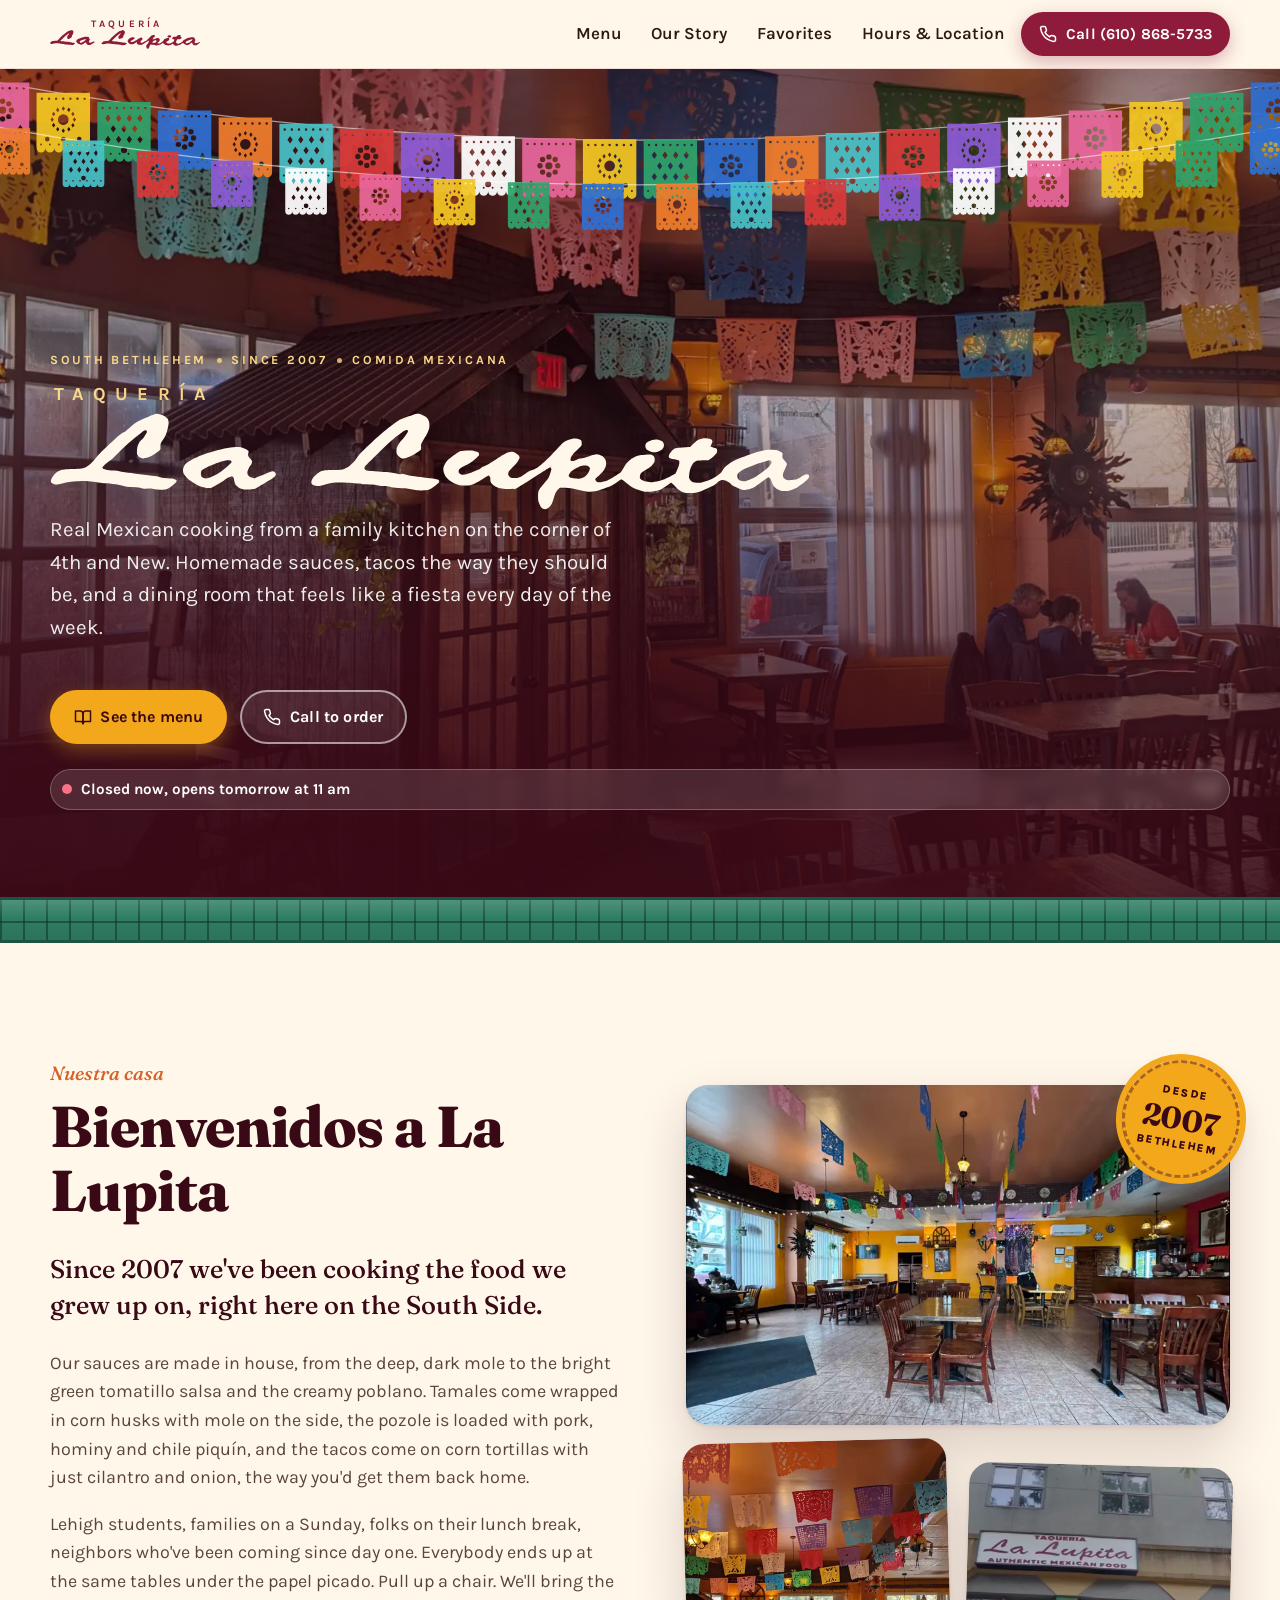
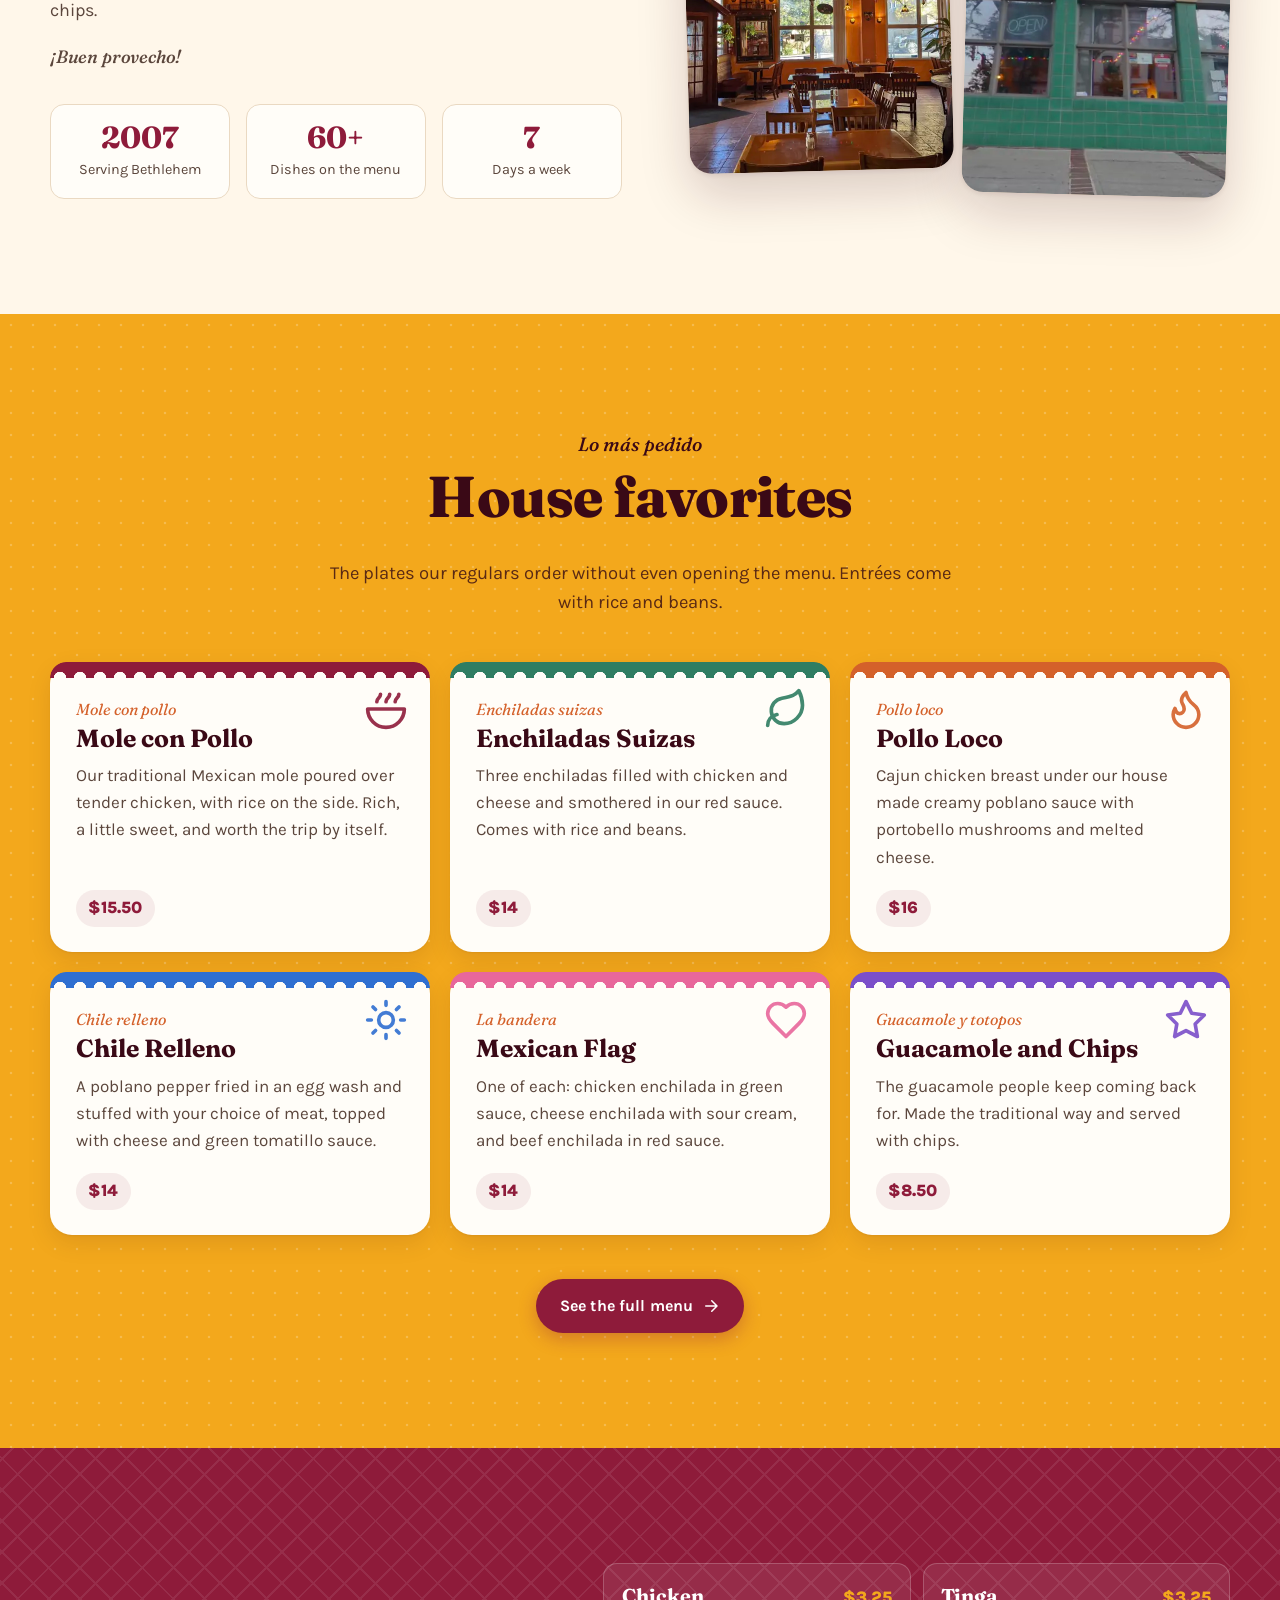
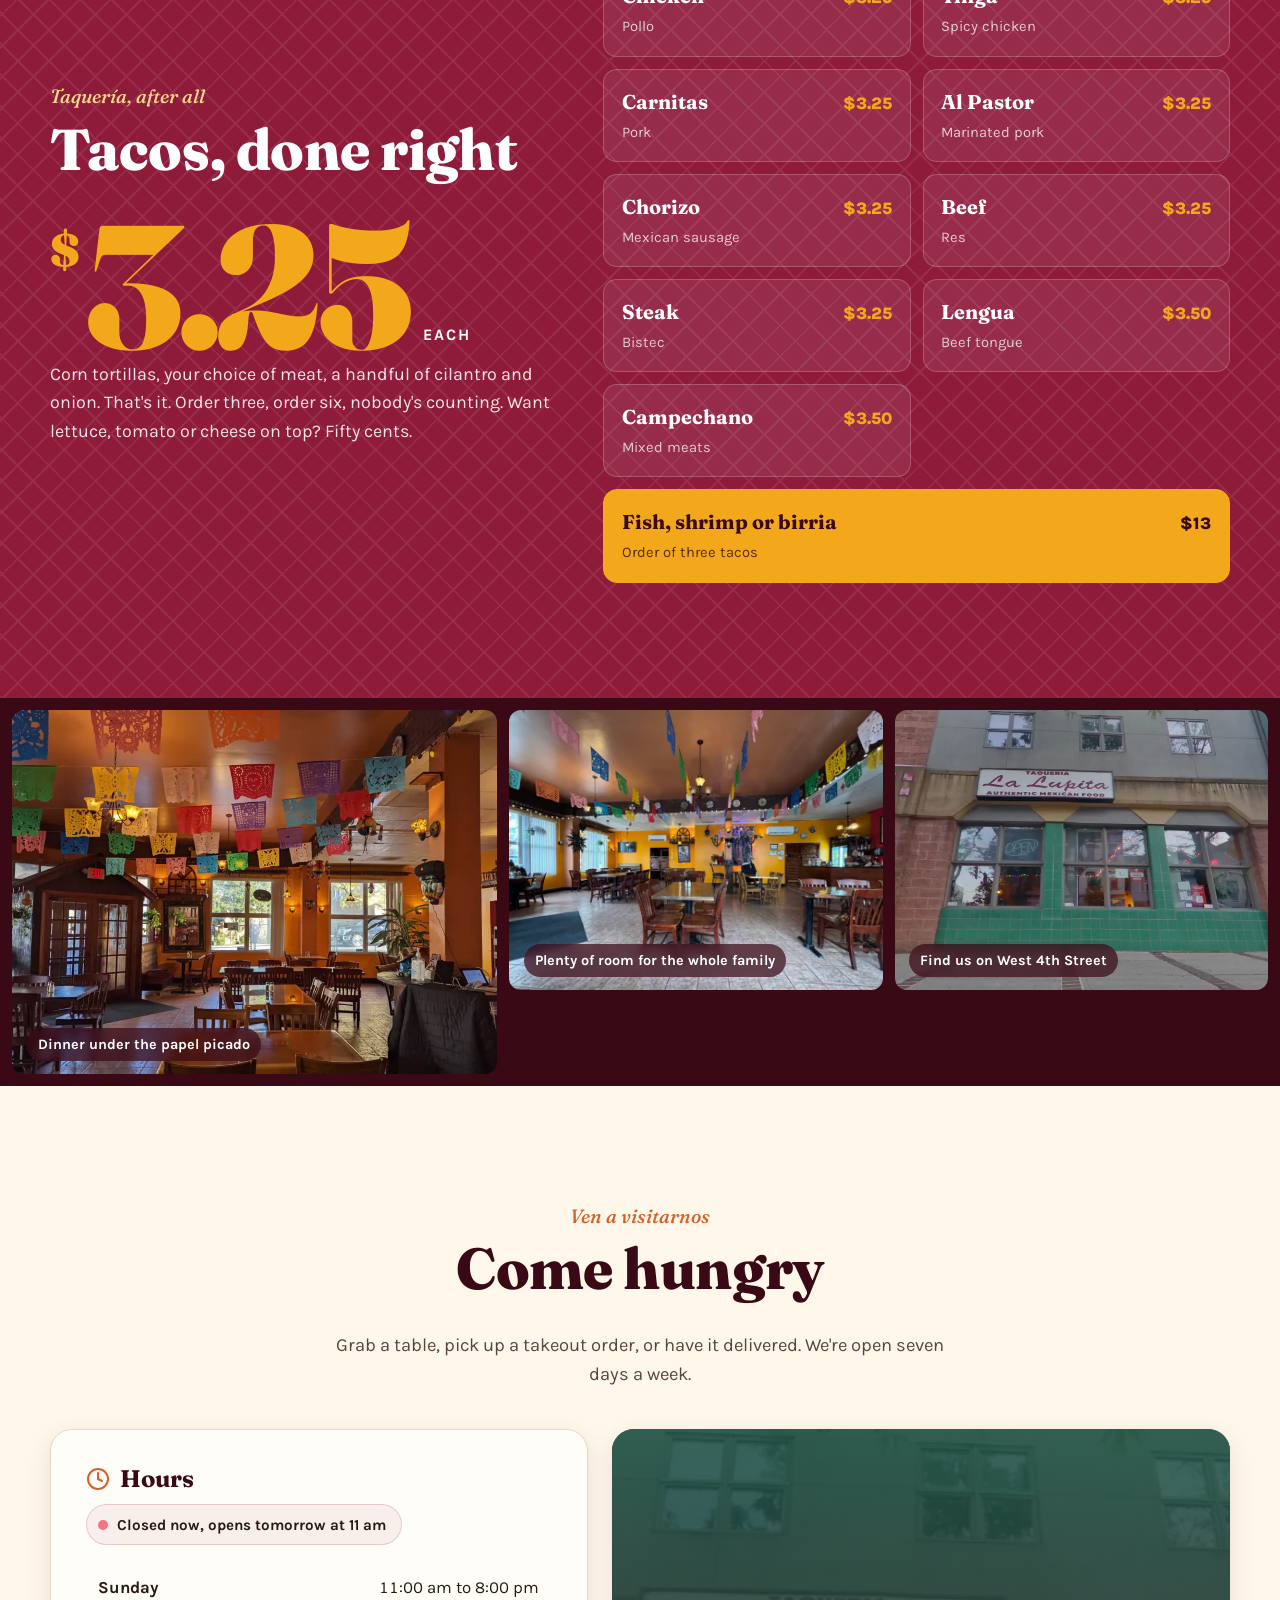
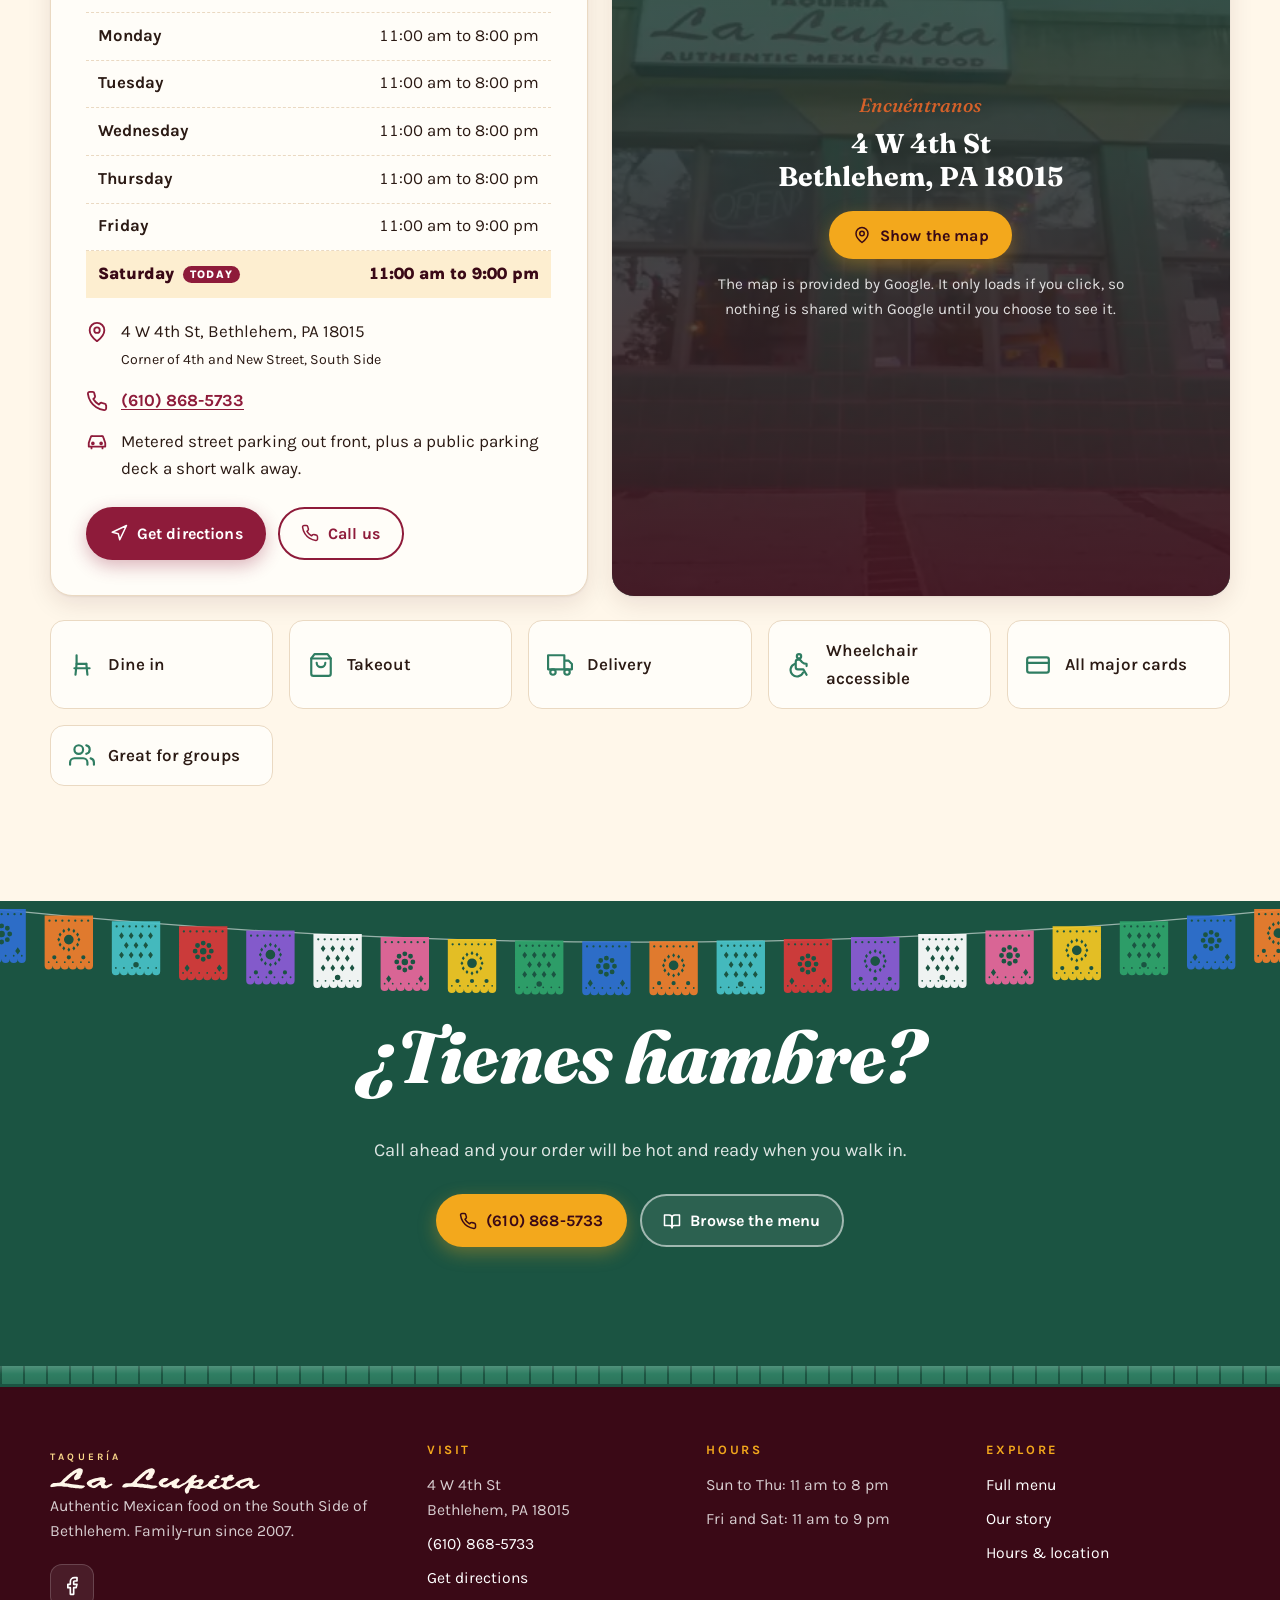
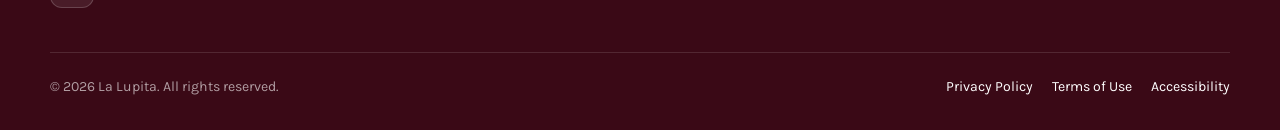
==== commit 2adc0ac1: "Menu: add chicken, al pastor and steak tacos, fix antojitos details" ====
--- a/index.html
+++ b/index.html
@@ -72,7 +72,7 @@
         <span class="kicker">Nuestra casa</span>
         <h2 class="section-title" id="story-title">Bienvenidos a La Lupita</h2>
         <p class="big">Since 2007 we've been cooking the food we grew up on, right here on the South Side.</p>
-        <p>Our sauces are made in house, from the deep, dark mole to the bright green tomatillo salsa and the creamy poblano. Tamales come wrapped in corn husks with mole on the side, the pozole is loaded with pork, hominy and chile piquín, and the tacos come on soft corn tortillas with just cilantro and onion, the way you'd get them back home.</p>
+        <p>Our sauces are made in house, from the deep, dark mole to the bright green tomatillo salsa and the creamy poblano. Tamales come wrapped in corn husks with mole on the side, the pozole is loaded with pork, hominy and chile piquín, and the tacos come on corn tortillas with just cilantro and onion, the way you'd get them back home.</p>
         <p>Lehigh students, families on a Sunday, folks on their lunch break, neighbors who've been coming since day one. Everybody ends up at the same tables under the papel picado. Pull up a chair. We'll bring the chips.</p>
         <p class="signature" aria-hidden="true">¡Buen provecho!</p>
         <ul class="facts">
@@ -108,13 +108,16 @@
         <span class="kicker">Taquería, after all</span>
         <h2 class="section-title" id="tacos-title">Tacos, done right</h2>
         <div class="taco-price" aria-label="Tacos start at 3 dollars and 25 cents each"><span class="cur">$</span><span class="num">3.25</span><span class="per">each</span></div>
-        <p>Soft corn tortillas, your choice of meat, a handful of cilantro and onion. That's it. Order three, order six, nobody's counting. Want lettuce, tomato or cheese on top? Fifty cents.</p>
+        <p>Corn tortillas, your choice of meat, a handful of cilantro and onion. That's it. Order three, order six, nobody's counting. Want lettuce, tomato or cheese on top? Fifty cents.</p>
       </div>
       <ul class="meat-list reveal" aria-label="Taco fillings">
+        <li><span><b>Chicken</b><small>Pollo</small></span><span class="p">$3.25</span></li>
         <li><span><b>Tinga</b><small>Spicy chicken</small></span><span class="p">$3.25</span></li>
         <li><span><b>Carnitas</b><small>Pork</small></span><span class="p">$3.25</span></li>
+        <li><span><b>Al Pastor</b><small>Marinated pork</small></span><span class="p">$3.25</span></li>
         <li><span><b>Chorizo</b><small>Mexican sausage</small></span><span class="p">$3.25</span></li>
         <li><span><b>Beef</b><small>Res</small></span><span class="p">$3.25</span></li>
+        <li><span><b>Steak</b><small>Bistec</small></span><span class="p">$3.25</span></li>
         <li><span><b>Lengua</b><small>Beef tongue</small></span><span class="p">$3.50</span></li>
         <li><span><b>Campechano</b><small>Mixed meats</small></span><span class="p">$3.50</span></li>
         <li class="wide"><span><b>Fish, shrimp or birria</b><small>Order of three tacos</small></span><span class="p">$13</span></li>
